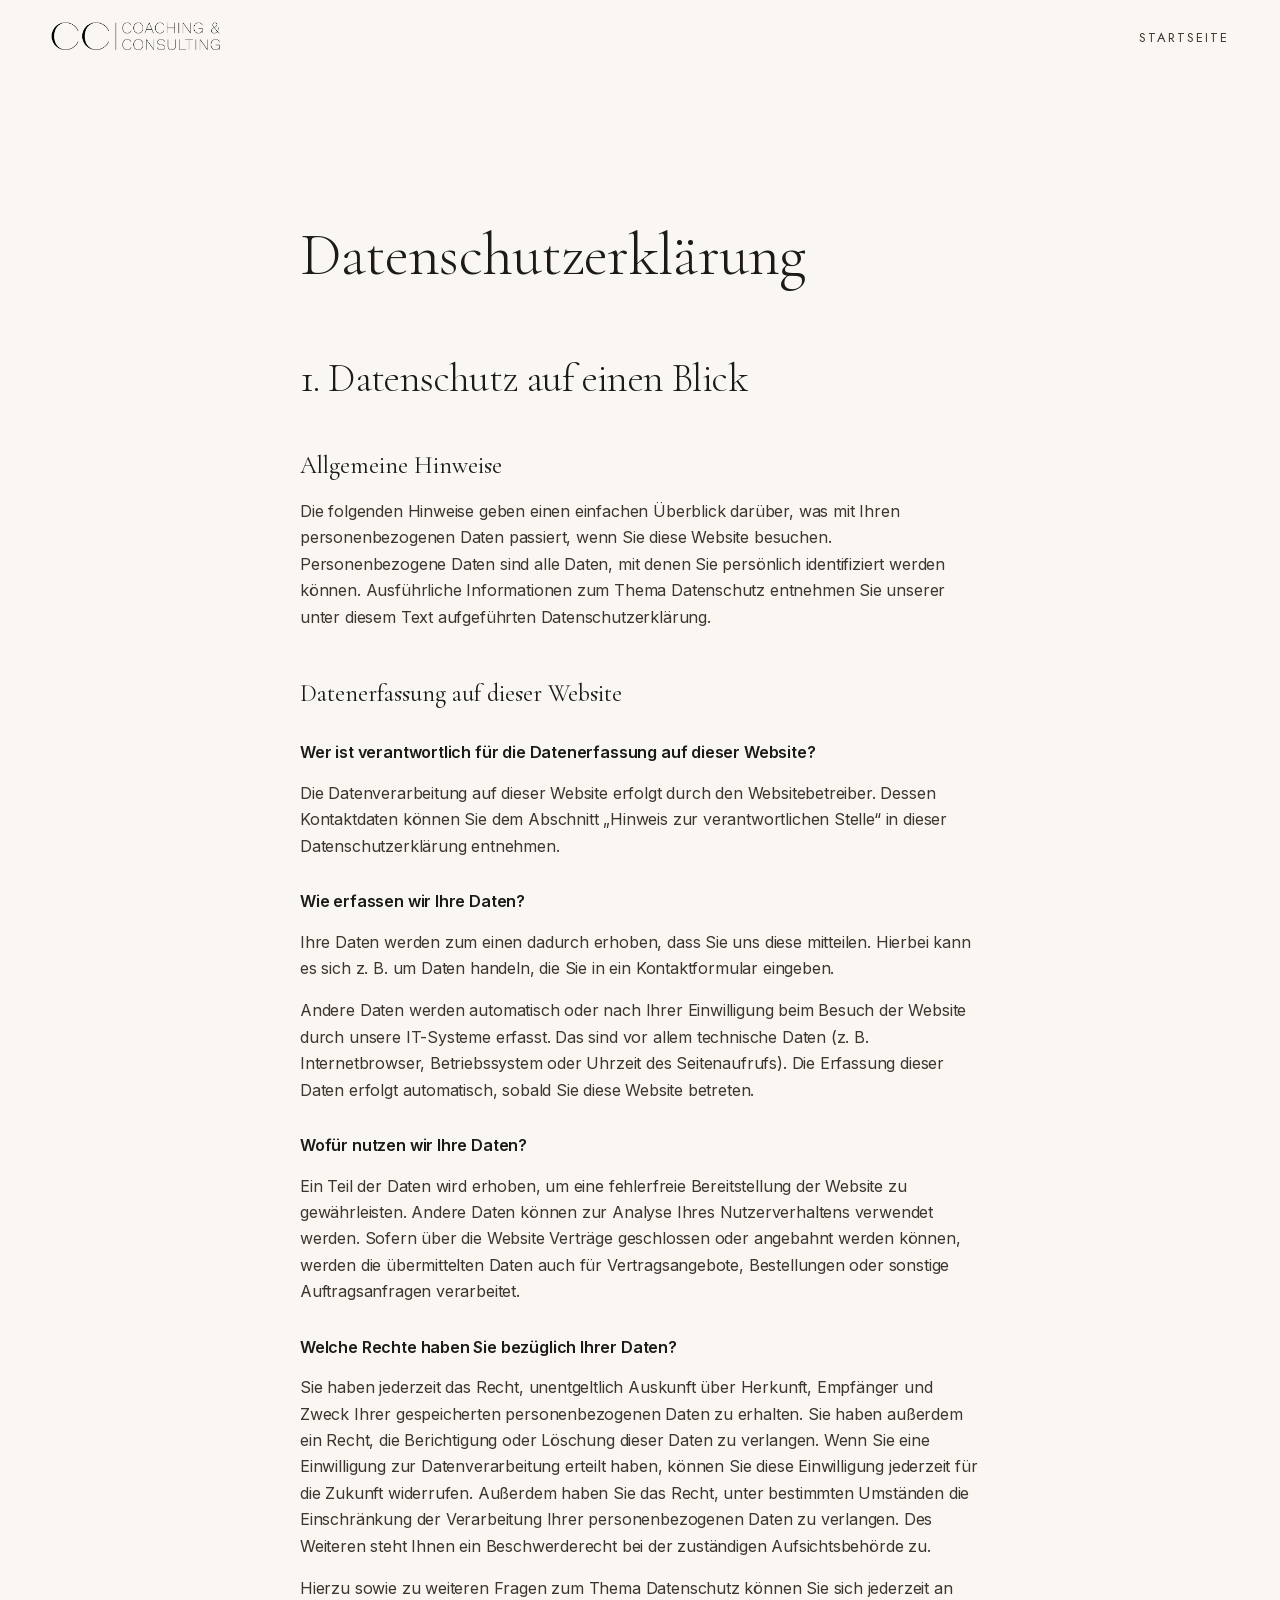
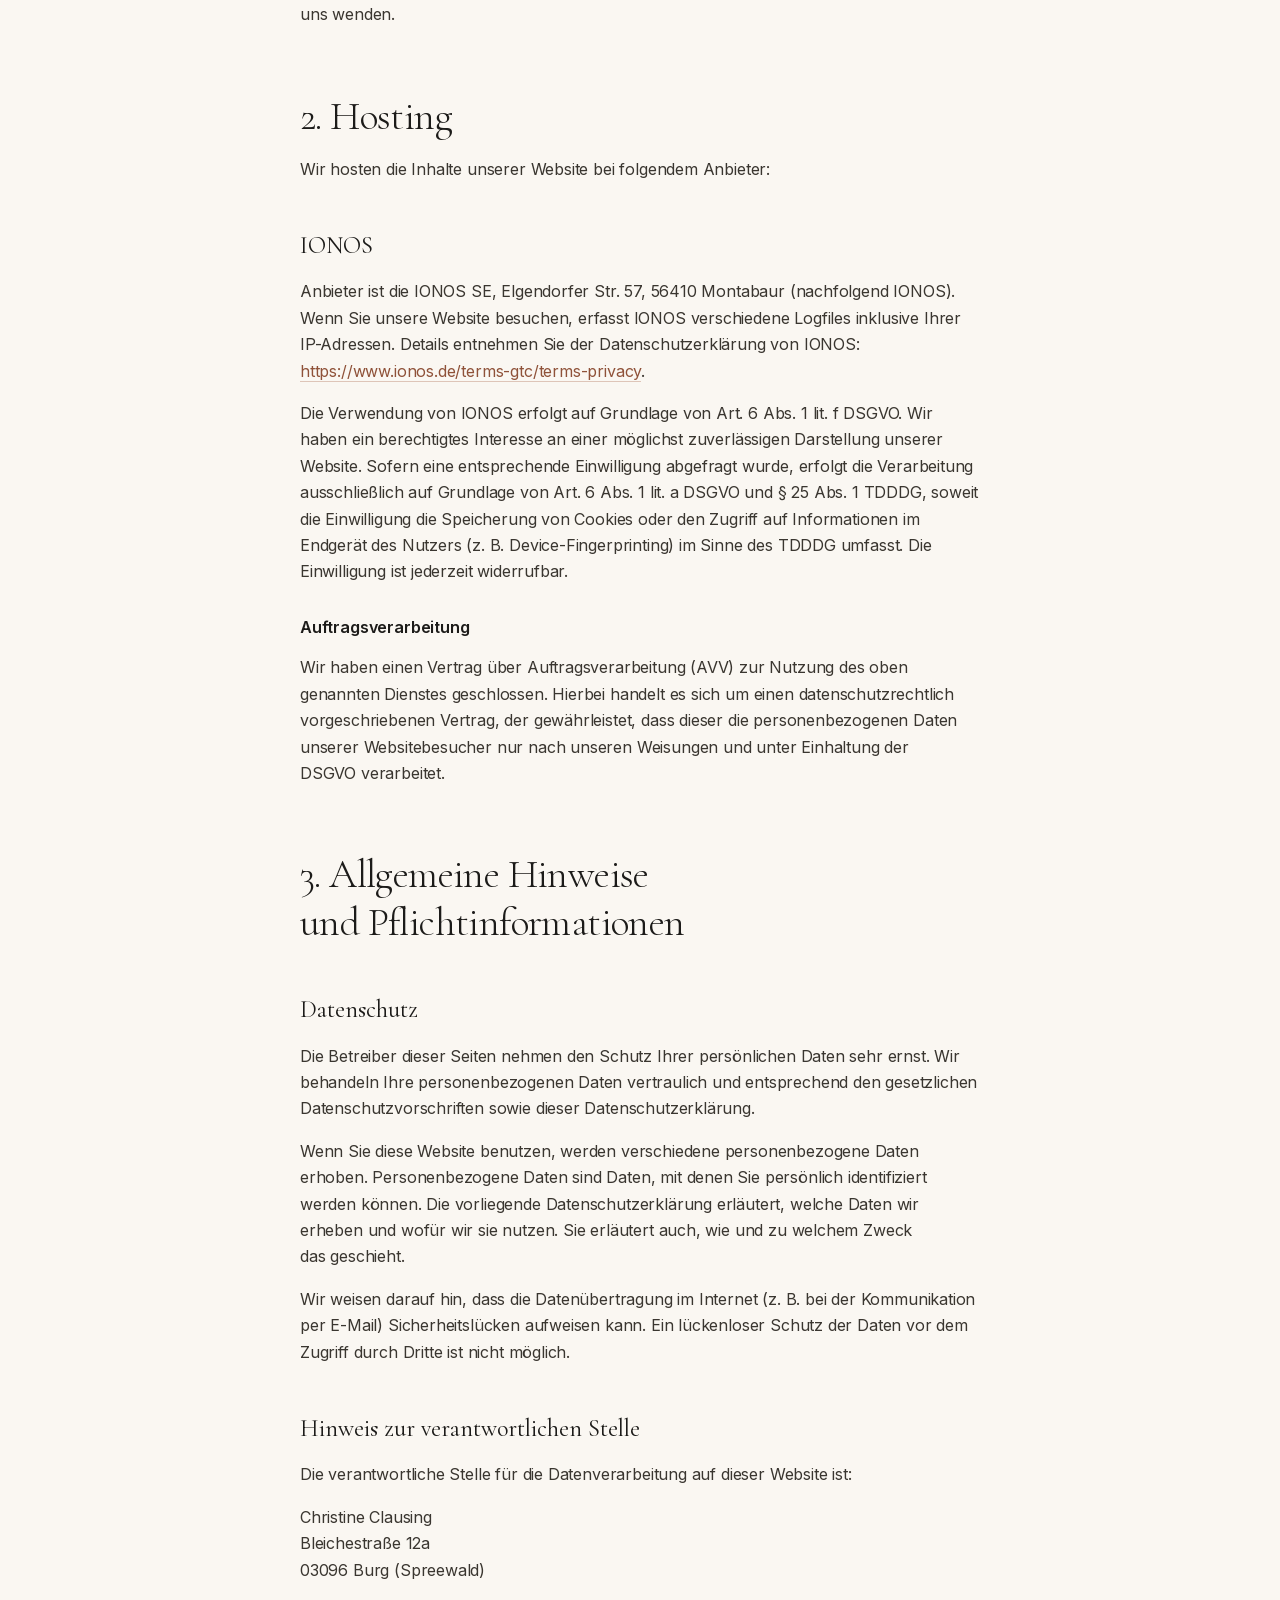
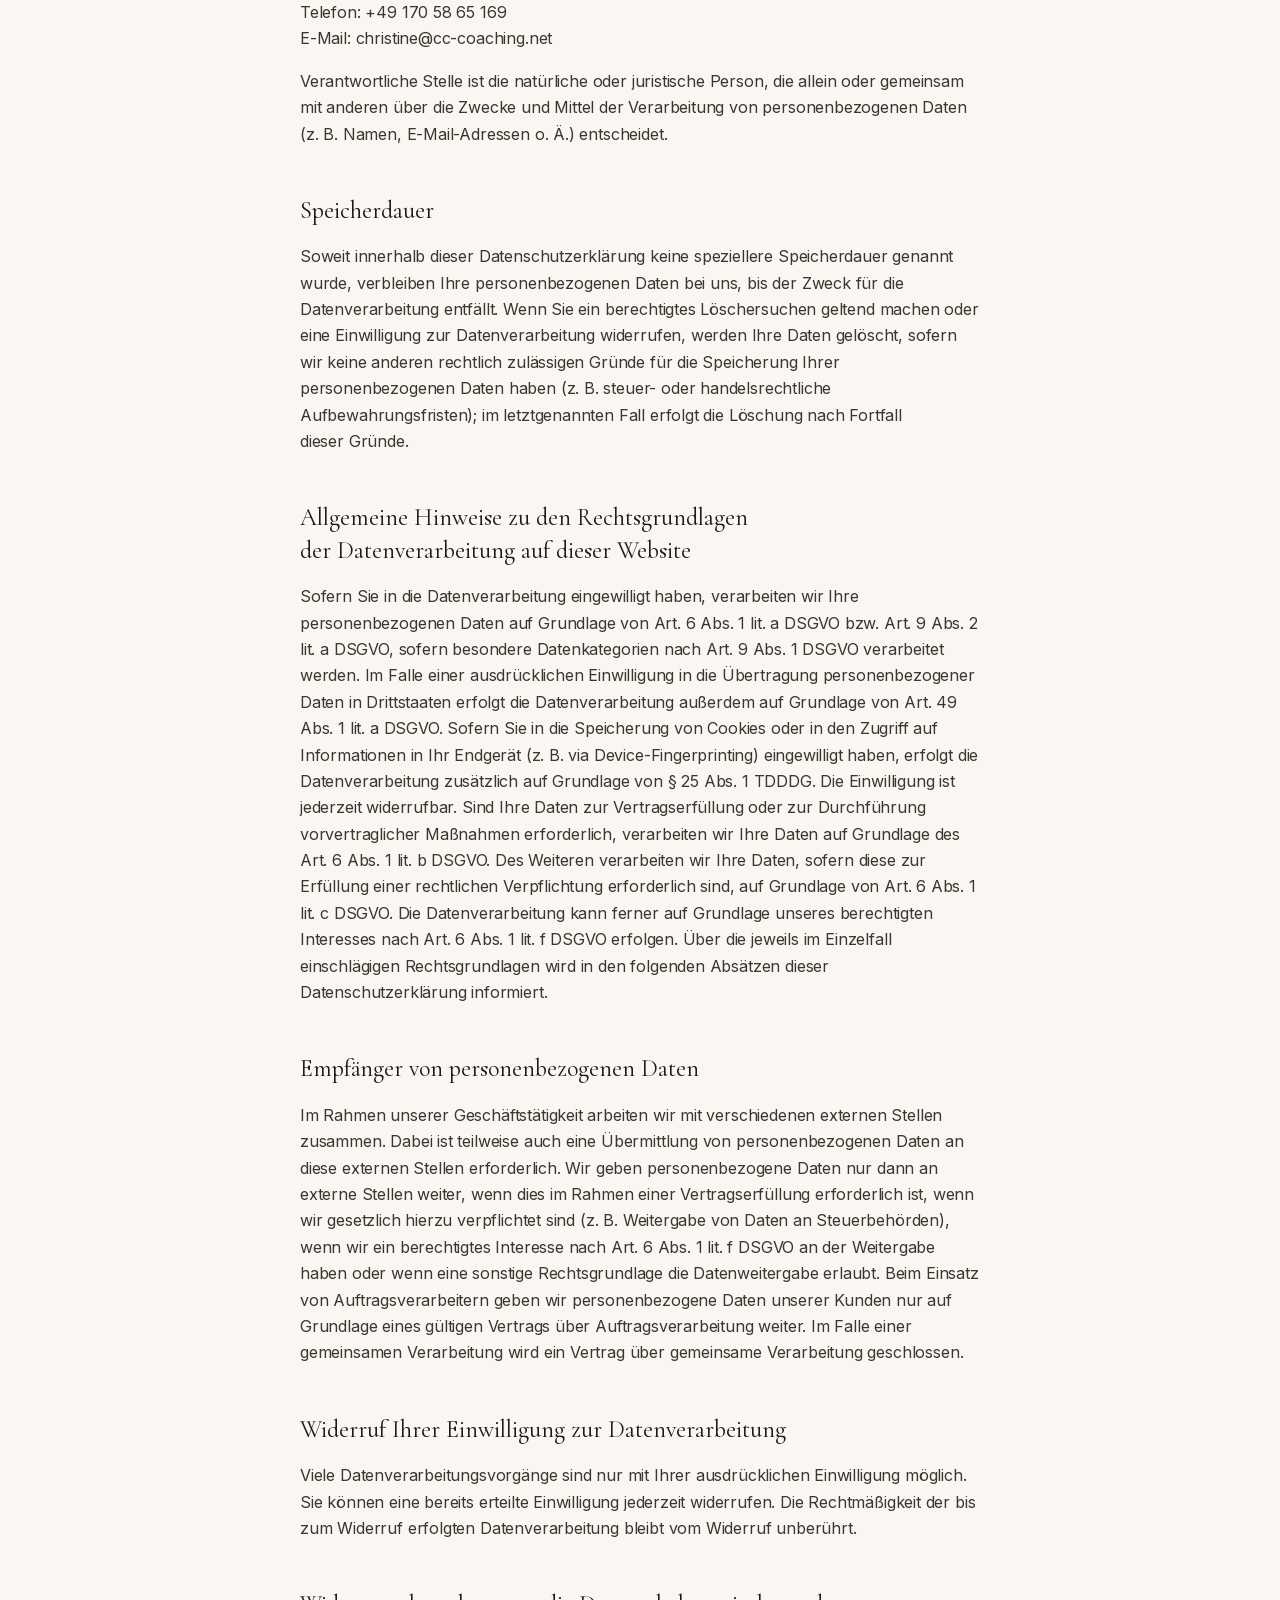
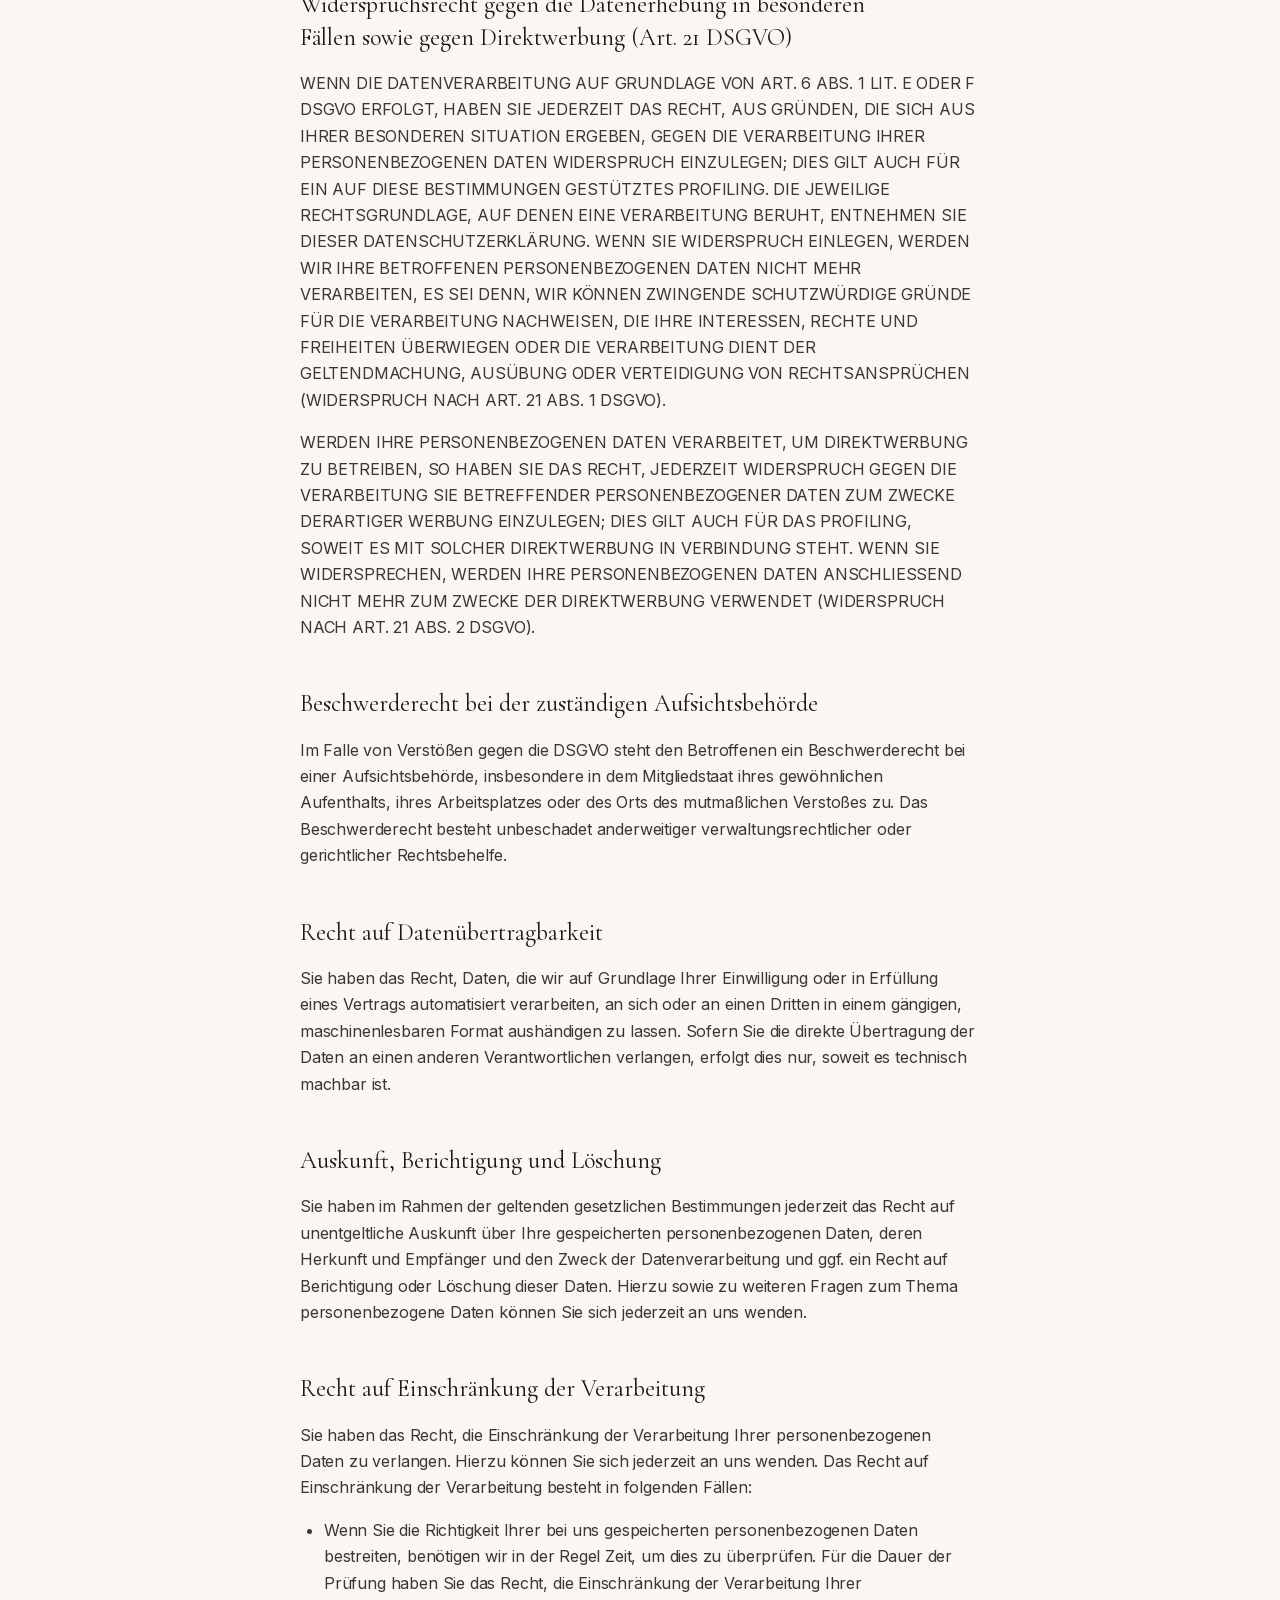
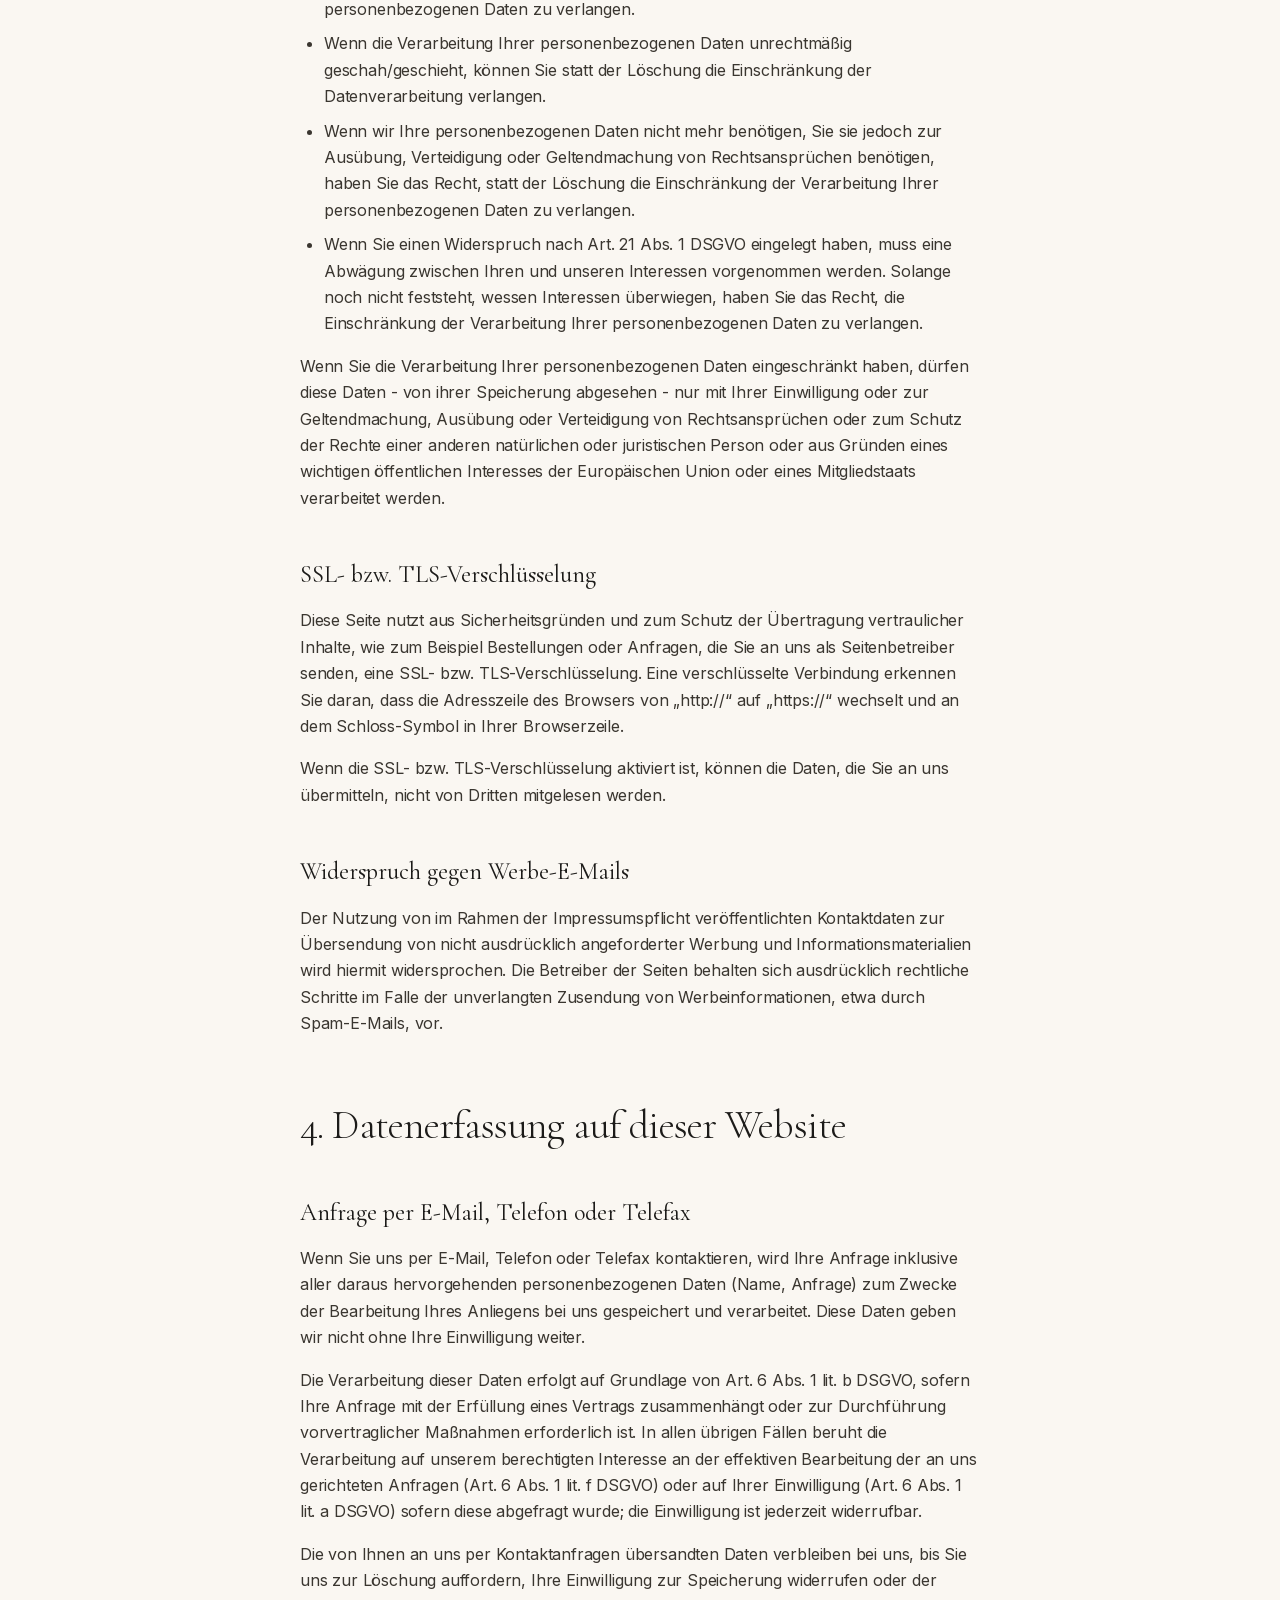
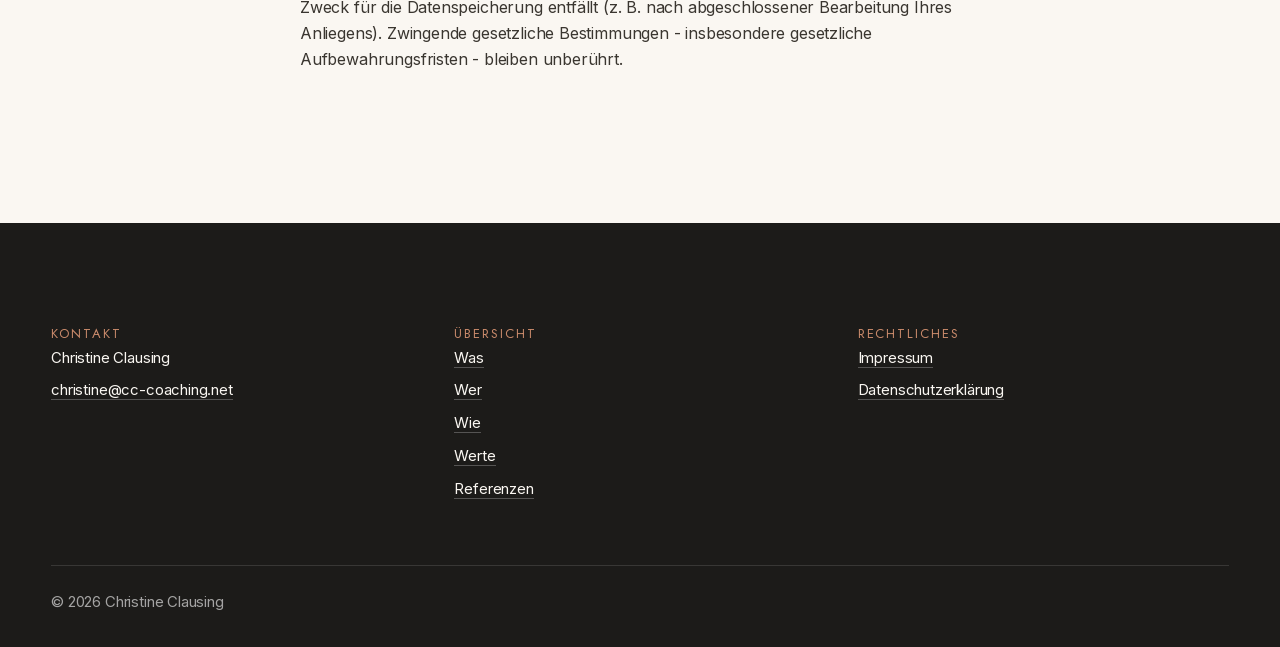
==== datenschutz.html @ 503282ba "Build the site and deploy it to IONOS Static one-pager, Impressum and Datenschutzerklaerung for CC C" ====
<!doctype html>
<html lang="de">
<head>
<meta charset="utf-8">
<meta name="viewport" content="width=device-width, initial-scale=1">
<title>Datenschutzerklärung - Christine Clausing</title>
<meta name="robots" content="noindex">
<script>document.documentElement.classList.add('js');</script>
<link rel="icon" href="assets/img/favicon-32.png" sizes="32x32" type="image/png">
<link rel="icon" href="assets/img/favicon-256.png" sizes="256x256" type="image/png">
<link rel="apple-touch-icon" href="assets/img/apple-touch-icon.png">
<link rel="preload" href="assets/fonts/cormorant-garamond-300-normal-latin.woff2" as="font" type="font/woff2" crossorigin>
<link rel="preload" href="assets/fonts/inter-400-normal-latin.woff2" as="font" type="font/woff2" crossorigin>
<link rel="stylesheet" href="styles/fonts.css">
<link rel="stylesheet" href="styles/tokens.css">
<link rel="stylesheet" href="styles/base.css">
<link rel="stylesheet" href="styles/layout.css">
<link rel="stylesheet" href="styles/components.css">
<link rel="stylesheet" href="styles/sections.css">
</head>
<body>

<a class="skip-link" href="#main">Zum Inhalt springen</a>

<header class="site-header" data-header>
  <div class="container container--wide site-header__inner">
    <a class="logo" href="index.html" aria-label="CC Coaching &amp; Consulting">
      <picture>
        <source srcset="assets/img/logo.webp" type="image/webp">
        <img src="assets/img/logo.png" alt="CC Coaching &amp; Consulting" width="308" height="51">
      </picture>
    </a>
    <nav class="nav" aria-label="Hauptnavigation">
      <ul class="nav__list">
        <li><a class="nav__link" href="index.html">Startseite</a></li>
      </ul>
    </nav>
  </div>
</header>

<main id="main">
  <section class="section">
    <div class="container container--prose">
      <div class="prose legal" lang="de">
<h1>Datenschutz&shy;erkl&auml;rung</h1>
<h2>1. Datenschutz auf einen Blick</h2>
<h3>Allgemeine Hinweise</h3> <p>Die folgenden Hinweise geben einen einfachen &Uuml;berblick dar&uuml;ber, was mit Ihren personenbezogenen Daten passiert, wenn Sie diese Website besuchen. Personenbezogene Daten sind alle Daten, mit denen Sie pers&ouml;nlich identifiziert werden k&ouml;nnen. Ausf&uuml;hrliche Informationen zum Thema Datenschutz entnehmen Sie unserer unter diesem Text aufgef&uuml;hrten Datenschutzerkl&auml;rung.</p>
<h3>Datenerfassung auf dieser Website</h3> <h4>Wer ist verantwortlich f&uuml;r die Datenerfassung auf dieser Website?</h4> <p>Die Datenverarbeitung auf dieser Website erfolgt durch den Websitebetreiber. Dessen Kontaktdaten k&ouml;nnen Sie dem Abschnitt &bdquo;Hinweis zur verantwortlichen Stelle&ldquo; in dieser Datenschutzerkl&auml;rung entnehmen.</p> <h4>Wie erfassen wir Ihre Daten?</h4> <p>Ihre Daten werden zum einen dadurch erhoben, dass Sie uns diese mitteilen. Hierbei kann es sich z.&nbsp;B. um Daten handeln, die Sie in ein Kontaktformular eingeben.</p> <p>Andere Daten werden automatisch oder nach Ihrer Einwilligung beim Besuch der Website durch unsere IT-Systeme erfasst. Das sind vor allem technische Daten (z.&nbsp;B. Internetbrowser, Betriebssystem oder Uhrzeit des Seitenaufrufs). Die Erfassung dieser Daten erfolgt automatisch, sobald Sie diese Website betreten.</p> <h4>Wof&uuml;r nutzen wir Ihre Daten?</h4> <p>Ein Teil der Daten wird erhoben, um eine fehlerfreie Bereitstellung der Website zu gew&auml;hrleisten. Andere Daten k&ouml;nnen zur Analyse Ihres Nutzerverhaltens verwendet werden. Sofern &uuml;ber die Website Vertr&auml;ge geschlossen oder angebahnt werden k&ouml;nnen, werden die &uuml;bermittelten Daten auch f&uuml;r Vertragsangebote, Bestellungen oder sonstige Auftragsanfragen verarbeitet.</p> <h4>Welche Rechte haben Sie bez&uuml;glich Ihrer Daten?</h4> <p>Sie haben jederzeit das Recht, unentgeltlich Auskunft &uuml;ber Herkunft, Empf&auml;nger und Zweck Ihrer gespeicherten personenbezogenen Daten zu erhalten. Sie haben au&szlig;erdem ein Recht, die Berichtigung oder L&ouml;schung dieser Daten zu verlangen. Wenn Sie eine Einwilligung zur Datenverarbeitung erteilt haben, k&ouml;nnen Sie diese Einwilligung jederzeit f&uuml;r die Zukunft widerrufen. Au&szlig;erdem haben Sie das Recht, unter bestimmten Umst&auml;nden die Einschr&auml;nkung der Verarbeitung Ihrer personenbezogenen Daten zu verlangen. Des Weiteren steht Ihnen ein Beschwerderecht bei der zust&auml;ndigen Aufsichtsbeh&ouml;rde zu.</p> <p>Hierzu sowie zu weiteren Fragen zum Thema Datenschutz k&ouml;nnen Sie sich jederzeit an uns wenden.</p>
<h2>2. Hosting</h2>
<p>Wir hosten die Inhalte unserer Website bei folgendem Anbieter:</p>
<h3>IONOS</h3> <p>Anbieter ist die IONOS SE, Elgendorfer Str. 57, 56410 Montabaur (nachfolgend IONOS). Wenn Sie unsere Website besuchen, erfasst IONOS verschiedene Logfiles inklusive Ihrer IP-Adressen. Details entnehmen Sie der Datenschutzerkl&auml;rung von IONOS: <a href="https://www.ionos.de/terms-gtc/terms-privacy" target="_blank" rel="noopener noreferrer">https://www.ionos.de/terms-gtc/terms-privacy</a>.</p> <p>Die Verwendung von IONOS erfolgt auf Grundlage von Art. 6 Abs. 1 lit. f DSGVO. Wir haben ein berechtigtes Interesse an einer m&ouml;glichst zuverl&auml;ssigen Darstellung unserer Website. Sofern eine entsprechende Einwilligung abgefragt wurde, erfolgt die Verarbeitung ausschlie&szlig;lich auf Grundlage von Art. 6 Abs. 1 lit. a DSGVO und &sect; 25 Abs. 1 TDDDG, soweit die Einwilligung die Speicherung von Cookies oder den Zugriff auf Informationen im Endger&auml;t des Nutzers (z.&nbsp;B. Device-Fingerprinting) im Sinne des TDDDG umfasst. Die Einwilligung ist jederzeit widerrufbar.</p>

<h4>Auftragsverarbeitung</h4> <p>Wir haben einen Vertrag &uuml;ber Auftragsverarbeitung (AVV) zur Nutzung des oben genannten Dienstes geschlossen. Hierbei handelt es sich um einen datenschutzrechtlich vorgeschriebenen Vertrag, der gew&auml;hrleistet, dass dieser die personenbezogenen Daten unserer Websitebesucher nur nach unseren Weisungen und unter Einhaltung der DSGVO verarbeitet.</p>
<h2>3. Allgemeine Hinweise und Pflicht&shy;informationen</h2>
<h3>Datenschutz</h3> <p>Die Betreiber dieser Seiten nehmen den Schutz Ihrer pers&ouml;nlichen Daten sehr ernst. Wir behandeln Ihre personenbezogenen Daten vertraulich und entsprechend den gesetzlichen Datenschutzvorschriften sowie dieser Datenschutzerkl&auml;rung.</p> <p>Wenn Sie diese Website benutzen, werden verschiedene personenbezogene Daten erhoben. Personenbezogene Daten sind Daten, mit denen Sie pers&ouml;nlich identifiziert werden k&ouml;nnen. Die vorliegende Datenschutzerkl&auml;rung erl&auml;utert, welche Daten wir erheben und wof&uuml;r wir sie nutzen. Sie erl&auml;utert auch, wie und zu welchem Zweck das geschieht.</p> <p>Wir weisen darauf hin, dass die Daten&uuml;bertragung im Internet (z.&nbsp;B. bei der Kommunikation per E-Mail) Sicherheitsl&uuml;cken aufweisen kann. Ein l&uuml;ckenloser Schutz der Daten vor dem Zugriff durch Dritte ist nicht m&ouml;glich.</p>
<h3>Hinweis zur verantwortlichen Stelle</h3> <p>Die verantwortliche Stelle f&uuml;r die Datenverarbeitung auf dieser Website ist:</p> <p>Christine Clausing <br />
Bleichestra&szlig;e 12a<br />
03096 Burg (Spreewald)</p>

<p>Telefon: +49 170 58 65 169<br />
E-Mail: christine@cc-coaching.net</p>
 <p>Verantwortliche Stelle ist die nat&uuml;rliche oder juristische Person, die allein oder gemeinsam mit anderen &uuml;ber die Zwecke und Mittel der Verarbeitung von personenbezogenen Daten (z.&nbsp;B. Namen, E-Mail-Adressen o. &Auml;.) entscheidet.</p>

<h3>Speicherdauer</h3> <p>Soweit innerhalb dieser Datenschutzerkl&auml;rung keine speziellere Speicherdauer genannt wurde, verbleiben Ihre personenbezogenen Daten bei uns, bis der Zweck f&uuml;r die Datenverarbeitung entf&auml;llt. Wenn Sie ein berechtigtes L&ouml;schersuchen geltend machen oder eine Einwilligung zur Datenverarbeitung widerrufen, werden Ihre Daten gel&ouml;scht, sofern wir keine anderen rechtlich zul&auml;ssigen Gr&uuml;nde f&uuml;r die Speicherung Ihrer personenbezogenen Daten haben (z.&nbsp;B. steuer- oder handelsrechtliche Aufbewahrungsfristen); im letztgenannten Fall erfolgt die L&ouml;schung nach Fortfall dieser Gr&uuml;nde.</p>
<h3>Allgemeine Hinweise zu den Rechtsgrundlagen der Datenverarbeitung auf dieser Website</h3> <p>Sofern Sie in die Datenverarbeitung eingewilligt haben, verarbeiten wir Ihre personenbezogenen Daten auf Grundlage von Art. 6 Abs. 1 lit. a DSGVO bzw. Art. 9 Abs. 2 lit. a DSGVO, sofern besondere Datenkategorien nach Art. 9 Abs. 1 DSGVO verarbeitet werden. Im Falle einer ausdr&uuml;cklichen Einwilligung in die &Uuml;bertragung personenbezogener Daten in Drittstaaten erfolgt die Datenverarbeitung au&szlig;erdem auf Grundlage von Art. 49 Abs. 1 lit. a DSGVO. Sofern Sie in die Speicherung von Cookies oder in den Zugriff auf Informationen in Ihr Endger&auml;t (z.&nbsp;B. via Device-Fingerprinting) eingewilligt haben, erfolgt die Datenverarbeitung zus&auml;tzlich auf Grundlage von &sect; 25 Abs. 1 TDDDG. Die Einwilligung ist jederzeit widerrufbar. Sind Ihre Daten zur Vertragserf&uuml;llung oder zur Durchf&uuml;hrung vorvertraglicher Ma&szlig;nahmen erforderlich, verarbeiten wir Ihre Daten auf Grundlage des Art. 6 Abs. 1 lit. b DSGVO. Des Weiteren verarbeiten wir Ihre Daten, sofern diese zur Erf&uuml;llung einer rechtlichen Verpflichtung erforderlich sind, auf Grundlage von Art. 6 Abs. 1 lit. c DSGVO. Die Datenverarbeitung kann ferner auf Grundlage unseres berechtigten Interesses nach Art. 6 Abs. 1 lit. f DSGVO erfolgen. &Uuml;ber die jeweils im Einzelfall einschl&auml;gigen Rechtsgrundlagen wird in den folgenden Abs&auml;tzen dieser Datenschutzerkl&auml;rung informiert.</p>
<h3>Empf&auml;nger von personenbezogenen Daten</h3> <p>Im Rahmen unserer Gesch&auml;ftst&auml;tigkeit arbeiten wir mit verschiedenen externen Stellen zusammen. Dabei ist teilweise auch eine &Uuml;bermittlung von personenbezogenen Daten an diese externen Stellen erforderlich. Wir geben personenbezogene Daten nur dann an externe Stellen weiter, wenn dies im Rahmen einer Vertragserf&uuml;llung erforderlich ist, wenn wir gesetzlich hierzu verpflichtet sind (z.&nbsp;B. Weitergabe von Daten an Steuerbeh&ouml;rden), wenn wir ein berechtigtes Interesse nach Art. 6 Abs. 1 lit. f DSGVO an der Weitergabe haben oder wenn eine sonstige Rechtsgrundlage die Datenweitergabe erlaubt. Beim Einsatz von Auftragsverarbeitern geben wir personenbezogene Daten unserer Kunden nur auf Grundlage eines g&uuml;ltigen Vertrags &uuml;ber Auftragsverarbeitung weiter. Im Falle einer gemeinsamen Verarbeitung wird ein Vertrag &uuml;ber gemeinsame Verarbeitung geschlossen.</p>
<h3>Widerruf Ihrer Einwilligung zur Datenverarbeitung</h3> <p>Viele Datenverarbeitungsvorg&auml;nge sind nur mit Ihrer ausdr&uuml;cklichen Einwilligung m&ouml;glich. Sie k&ouml;nnen eine bereits erteilte Einwilligung jederzeit widerrufen. Die Rechtm&auml;&szlig;igkeit der bis zum Widerruf erfolgten Datenverarbeitung bleibt vom Widerruf unber&uuml;hrt.</p>
<h3>Widerspruchsrecht gegen die Datenerhebung in besonderen F&auml;llen sowie gegen Direktwerbung (Art. 21 DSGVO)</h3> <p>WENN DIE DATENVERARBEITUNG AUF GRUNDLAGE VON ART. 6 ABS. 1 LIT. E ODER F DSGVO ERFOLGT, HABEN SIE JEDERZEIT DAS RECHT, AUS GR&Uuml;NDEN, DIE SICH AUS IHRER BESONDEREN SITUATION ERGEBEN, GEGEN DIE VERARBEITUNG IHRER PERSONENBEZOGENEN DATEN WIDERSPRUCH EINZULEGEN; DIES GILT AUCH F&Uuml;R EIN AUF DIESE BESTIMMUNGEN GEST&Uuml;TZTES PROFILING. DIE JEWEILIGE RECHTSGRUNDLAGE, AUF DENEN EINE VERARBEITUNG BERUHT, ENTNEHMEN SIE DIESER DATENSCHUTZERKL&Auml;RUNG. WENN SIE WIDERSPRUCH EINLEGEN, WERDEN WIR IHRE BETROFFENEN PERSONENBEZOGENEN DATEN NICHT MEHR VERARBEITEN, ES SEI DENN, WIR K&Ouml;NNEN ZWINGENDE SCHUTZW&Uuml;RDIGE GR&Uuml;NDE F&Uuml;R DIE VERARBEITUNG NACHWEISEN, DIE IHRE INTERESSEN, RECHTE UND FREIHEITEN &Uuml;BERWIEGEN ODER DIE VERARBEITUNG DIENT DER GELTENDMACHUNG, AUS&Uuml;BUNG ODER VERTEIDIGUNG VON RECHTSANSPR&Uuml;CHEN (WIDERSPRUCH NACH ART. 21 ABS. 1 DSGVO).</p> <p>WERDEN IHRE PERSONENBEZOGENEN DATEN VERARBEITET, UM DIREKTWERBUNG ZU BETREIBEN, SO HABEN SIE DAS RECHT, JEDERZEIT WIDERSPRUCH GEGEN DIE VERARBEITUNG SIE BETREFFENDER PERSONENBEZOGENER DATEN ZUM ZWECKE DERARTIGER WERBUNG EINZULEGEN; DIES GILT AUCH F&Uuml;R DAS PROFILING, SOWEIT ES MIT SOLCHER DIREKTWERBUNG IN VERBINDUNG STEHT. WENN SIE WIDERSPRECHEN, WERDEN IHRE PERSONENBEZOGENEN DATEN ANSCHLIESSEND NICHT MEHR ZUM ZWECKE DER DIREKTWERBUNG VERWENDET (WIDERSPRUCH NACH ART. 21 ABS. 2 DSGVO).</p>
<h3>Beschwerde&shy;recht bei der zust&auml;ndigen Aufsichts&shy;beh&ouml;rde</h3> <p>Im Falle von Verst&ouml;&szlig;en gegen die DSGVO steht den Betroffenen ein Beschwerderecht bei einer Aufsichtsbeh&ouml;rde, insbesondere in dem Mitgliedstaat ihres gew&ouml;hnlichen Aufenthalts, ihres Arbeitsplatzes oder des Orts des mutma&szlig;lichen Versto&szlig;es zu. Das Beschwerderecht besteht unbeschadet anderweitiger verwaltungsrechtlicher oder gerichtlicher Rechtsbehelfe.</p>
<h3>Recht auf Daten&shy;&uuml;bertrag&shy;barkeit</h3> <p>Sie haben das Recht, Daten, die wir auf Grundlage Ihrer Einwilligung oder in Erf&uuml;llung eines Vertrags automatisiert verarbeiten, an sich oder an einen Dritten in einem g&auml;ngigen, maschinenlesbaren Format aush&auml;ndigen zu lassen. Sofern Sie die direkte &Uuml;bertragung der Daten an einen anderen Verantwortlichen verlangen, erfolgt dies nur, soweit es technisch machbar ist.</p>
<h3>Auskunft, Berichtigung und L&ouml;schung</h3> <p>Sie haben im Rahmen der geltenden gesetzlichen Bestimmungen jederzeit das Recht auf unentgeltliche Auskunft &uuml;ber Ihre gespeicherten personenbezogenen Daten, deren Herkunft und Empf&auml;nger und den Zweck der Datenverarbeitung und ggf. ein Recht auf Berichtigung oder L&ouml;schung dieser Daten. Hierzu sowie zu weiteren Fragen zum Thema personenbezogene Daten k&ouml;nnen Sie sich jederzeit an uns wenden.</p>
<h3>Recht auf Einschr&auml;nkung der Verarbeitung</h3> <p>Sie haben das Recht, die Einschr&auml;nkung der Verarbeitung Ihrer personenbezogenen Daten zu verlangen. Hierzu k&ouml;nnen Sie sich jederzeit an uns wenden. Das Recht auf Einschr&auml;nkung der Verarbeitung besteht in folgenden F&auml;llen:</p> <ul> <li>Wenn Sie die Richtigkeit Ihrer bei uns gespeicherten personenbezogenen Daten bestreiten, ben&ouml;tigen wir in der Regel Zeit, um dies zu &uuml;berpr&uuml;fen. F&uuml;r die Dauer der Pr&uuml;fung haben Sie das Recht, die Einschr&auml;nkung der Verarbeitung Ihrer personenbezogenen Daten zu verlangen.</li> <li>Wenn die Verarbeitung Ihrer personenbezogenen Daten unrechtm&auml;&szlig;ig geschah/geschieht, k&ouml;nnen Sie statt der L&ouml;schung die Einschr&auml;nkung der Datenverarbeitung verlangen.</li> <li>Wenn wir Ihre personenbezogenen Daten nicht mehr ben&ouml;tigen, Sie sie jedoch zur Aus&uuml;bung, Verteidigung oder Geltendmachung von Rechtsanspr&uuml;chen ben&ouml;tigen, haben Sie das Recht, statt der L&ouml;schung die Einschr&auml;nkung der Verarbeitung Ihrer personenbezogenen Daten zu verlangen.</li> <li>Wenn Sie einen Widerspruch nach Art. 21 Abs. 1 DSGVO eingelegt haben, muss eine Abw&auml;gung zwischen Ihren und unseren Interessen vorgenommen werden. Solange noch nicht feststeht, wessen Interessen &uuml;berwiegen, haben Sie das Recht, die Einschr&auml;nkung der Verarbeitung Ihrer personenbezogenen Daten zu verlangen.</li> </ul> <p>Wenn Sie die Verarbeitung Ihrer personenbezogenen Daten eingeschr&auml;nkt haben, d&uuml;rfen diese Daten - von ihrer Speicherung abgesehen - nur mit Ihrer Einwilligung oder zur Geltendmachung, Aus&uuml;bung oder Verteidigung von Rechtsanspr&uuml;chen oder zum Schutz der Rechte einer anderen nat&uuml;rlichen oder juristischen Person oder aus Gr&uuml;nden eines wichtigen &ouml;ffentlichen Interesses der Europ&auml;ischen Union oder eines Mitgliedstaats verarbeitet werden.</p>
<h3>SSL- bzw. TLS-Verschl&uuml;sselung</h3> <p>Diese Seite nutzt aus Sicherheitsgr&uuml;nden und zum Schutz der &Uuml;bertragung vertraulicher Inhalte, wie zum Beispiel Bestellungen oder Anfragen, die Sie an uns als Seitenbetreiber senden, eine SSL- bzw. TLS-Verschl&uuml;sselung. Eine verschl&uuml;sselte Verbindung erkennen Sie daran, dass die Adresszeile des Browsers von &bdquo;http://&ldquo; auf &bdquo;https://&ldquo; wechselt und an dem Schloss-Symbol in Ihrer Browserzeile.</p> <p>Wenn die SSL- bzw. TLS-Verschl&uuml;sselung aktiviert ist, k&ouml;nnen die Daten, die Sie an uns &uuml;bermitteln, nicht von Dritten mitgelesen werden.</p>
<h3>Widerspruch gegen Werbe-E-Mails</h3> <p>Der Nutzung von im Rahmen der Impressumspflicht ver&ouml;ffentlichten Kontaktdaten zur &Uuml;bersendung von nicht ausdr&uuml;cklich angeforderter Werbung und Informationsmaterialien wird hiermit widersprochen. Die Betreiber der Seiten behalten sich ausdr&uuml;cklich rechtliche Schritte im Falle der unverlangten Zusendung von Werbeinformationen, etwa durch Spam-E-Mails, vor.</p>
<h2>4. Datenerfassung auf dieser Website</h2>
<h3>Anfrage per E-Mail, Telefon oder Telefax</h3> <p>Wenn Sie uns per E-Mail, Telefon oder Telefax kontaktieren, wird Ihre Anfrage inklusive aller daraus hervorgehenden personenbezogenen Daten (Name, Anfrage) zum Zwecke der Bearbeitung Ihres Anliegens bei uns gespeichert und verarbeitet. Diese Daten geben wir nicht ohne Ihre Einwilligung weiter.</p> <p>Die Verarbeitung dieser Daten erfolgt auf Grundlage von Art. 6 Abs. 1 lit. b DSGVO, sofern Ihre Anfrage mit der Erf&uuml;llung eines Vertrags zusammenh&auml;ngt oder zur Durchf&uuml;hrung vorvertraglicher Ma&szlig;nahmen erforderlich ist. In allen &uuml;brigen F&auml;llen beruht die Verarbeitung auf unserem berechtigten Interesse an der effektiven Bearbeitung der an uns gerichteten Anfragen (Art. 6 Abs. 1 lit. f DSGVO) oder auf Ihrer Einwilligung (Art. 6 Abs. 1 lit. a DSGVO) sofern diese abgefragt wurde; die Einwilligung ist jederzeit widerrufbar.</p> <p>Die von Ihnen an uns per Kontaktanfragen &uuml;bersandten Daten verbleiben bei uns, bis Sie uns zur L&ouml;schung auffordern, Ihre Einwilligung zur Speicherung widerrufen oder der Zweck f&uuml;r die Datenspeicherung entf&auml;llt (z.&nbsp;B. nach abgeschlossener Bearbeitung Ihres Anliegens). Zwingende gesetzliche Bestimmungen - insbesondere gesetzliche Aufbewahrungsfristen - bleiben unber&uuml;hrt.</p>
      </div>
    </div>
  </section>
</main>

<footer class="site-footer">
  <div class="container container--wide">
    <div class="grid grid--3">
      <div>
        <span class="site-footer__title">Kontakt</span>
        <ul class="site-footer__list stack stack--sm">
          <li>Christine Clausing</li>
          <li><a href="mailto:christine@cc-coaching.net">christine@cc-coaching.net</a></li>
        </ul>
      </div>
      <div>
        <span class="site-footer__title">&Uuml;bersicht</span>
        <ul class="site-footer__list stack stack--sm">
          <li><a href="index.html#was">Was</a></li>
          <li><a href="index.html#wer">Wer</a></li>
          <li><a href="index.html#wie">Wie</a></li>
          <li><a href="index.html#werte">Werte</a></li>
          <li><a href="index.html#referenzen">Referenzen</a></li>
        </ul>
      </div>
      <div>
        <span class="site-footer__title">Rechtliches</span>
        <ul class="site-footer__list stack stack--sm">
          <li><a href="impressum.html">Impressum</a></li>
          <li><a href="datenschutz.html">Datenschutzerkl&auml;rung</a></li>
        </ul>
      </div>
    </div>
    <div class="site-footer__bottom">
      <span>&copy; 2026 Christine Clausing</span>
    </div>
  </div>
</footer>

<script src="scripts/main.js" defer></script>
</body>
</html>
---- styles/fonts.css ----
/* ============================================================
   FONTS - self-hosted

   Loaded from assets/fonts/, never from fonts.googleapis.com.
   Embedding Google Fonts remotely transmits the visitor's IP to a
   US server without consent, which German courts have treated as a
   DSGVO violation (LG Muenchen I, 20.01.2022, 3 O 17493/20).

   Subsets: latin + latin-ext only.
   ============================================================ */

/* Cormorant Garamond 300 normal - latin-ext */
@font-face {
  font-family: 'Cormorant Garamond';
  font-style: normal;
  font-weight: 300;
  font-display: swap;
  src: url('../assets/fonts/cormorant-garamond-300-normal-latin-ext.woff2') format('woff2');
  unicode-range: U+0100-02BA, U+02BD-02C5, U+02C7-02CC, U+02CE-02D7, U+02DD-02FF, U+0304, U+0308, U+0329, U+1D00-1DBF, U+1E00-1E9F, U+1EF2-1EFF, U+2020, U+20A0-20AB, U+20AD-20C0, U+2113, U+2C60-2C7F, U+A720-A7FF;
}

/* Cormorant Garamond 300 normal - latin */
@font-face {
  font-family: 'Cormorant Garamond';
  font-style: normal;
  font-weight: 300;
  font-display: swap;
  src: url('../assets/fonts/cormorant-garamond-300-normal-latin.woff2') format('woff2');
  unicode-range: U+0000-00FF, U+0131, U+0152-0153, U+02BB-02BC, U+02C6, U+02DA, U+02DC, U+0304, U+0308, U+0329, U+2000-206F, U+20AC, U+2122, U+2191, U+2193, U+2212, U+2215, U+FEFF, U+FFFD;
}

/* Cormorant Garamond 400 normal - latin-ext */
@font-face {
  font-family: 'Cormorant Garamond';
  font-style: normal;
  font-weight: 400;
  font-display: swap;
  src: url('../assets/fonts/cormorant-garamond-400-normal-latin-ext.woff2') format('woff2');
  unicode-range: U+0100-02BA, U+02BD-02C5, U+02C7-02CC, U+02CE-02D7, U+02DD-02FF, U+0304, U+0308, U+0329, U+1D00-1DBF, U+1E00-1E9F, U+1EF2-1EFF, U+2020, U+20A0-20AB, U+20AD-20C0, U+2113, U+2C60-2C7F, U+A720-A7FF;
}

/* Cormorant Garamond 400 normal - latin */
@font-face {
  font-family: 'Cormorant Garamond';
  font-style: normal;
  font-weight: 400;
  font-display: swap;
  src: url('../assets/fonts/cormorant-garamond-400-normal-latin.woff2') format('woff2');
  unicode-range: U+0000-00FF, U+0131, U+0152-0153, U+02BB-02BC, U+02C6, U+02DA, U+02DC, U+0304, U+0308, U+0329, U+2000-206F, U+20AC, U+2122, U+2191, U+2193, U+2212, U+2215, U+FEFF, U+FFFD;
}

/* Inter 400 italic - latin-ext */
@font-face {
  font-family: 'Inter';
  font-style: italic;
  font-weight: 400;
  font-display: swap;
  src: url('../assets/fonts/inter-400-italic-latin-ext.woff2') format('woff2');
  unicode-range: U+0100-02BA, U+02BD-02C5, U+02C7-02CC, U+02CE-02D7, U+02DD-02FF, U+0304, U+0308, U+0329, U+1D00-1DBF, U+1E00-1E9F, U+1EF2-1EFF, U+2020, U+20A0-20AB, U+20AD-20C0, U+2113, U+2C60-2C7F, U+A720-A7FF;
}

/* Inter 400 italic - latin */
@font-face {
  font-family: 'Inter';
  font-style: italic;
  font-weight: 400;
  font-display: swap;
  src: url('../assets/fonts/inter-400-italic-latin.woff2') format('woff2');
  unicode-range: U+0000-00FF, U+0131, U+0152-0153, U+02BB-02BC, U+02C6, U+02DA, U+02DC, U+0304, U+0308, U+0329, U+2000-206F, U+20AC, U+2122, U+2191, U+2193, U+2212, U+2215, U+FEFF, U+FFFD;
}

/* Inter 300 normal - latin-ext */
@font-face {
  font-family: 'Inter';
  font-style: normal;
  font-weight: 300;
  font-display: swap;
  src: url('../assets/fonts/inter-300-normal-latin-ext.woff2') format('woff2');
  unicode-range: U+0100-02BA, U+02BD-02C5, U+02C7-02CC, U+02CE-02D7, U+02DD-02FF, U+0304, U+0308, U+0329, U+1D00-1DBF, U+1E00-1E9F, U+1EF2-1EFF, U+2020, U+20A0-20AB, U+20AD-20C0, U+2113, U+2C60-2C7F, U+A720-A7FF;
}

/* Inter 300 normal - latin */
@font-face {
  font-family: 'Inter';
  font-style: normal;
  font-weight: 300;
  font-display: swap;
  src: url('../assets/fonts/inter-300-normal-latin.woff2') format('woff2');
  unicode-range: U+0000-00FF, U+0131, U+0152-0153, U+02BB-02BC, U+02C6, U+02DA, U+02DC, U+0304, U+0308, U+0329, U+2000-206F, U+20AC, U+2122, U+2191, U+2193, U+2212, U+2215, U+FEFF, U+FFFD;
}

/* Inter 400 normal - latin-ext */
@font-face {
  font-family: 'Inter';
  font-style: normal;
  font-weight: 400;
  font-display: swap;
  src: url('../assets/fonts/inter-400-normal-latin-ext.woff2') format('woff2');
  unicode-range: U+0100-02BA, U+02BD-02C5, U+02C7-02CC, U+02CE-02D7, U+02DD-02FF, U+0304, U+0308, U+0329, U+1D00-1DBF, U+1E00-1E9F, U+1EF2-1EFF, U+2020, U+20A0-20AB, U+20AD-20C0, U+2113, U+2C60-2C7F, U+A720-A7FF;
}

/* Inter 400 normal - latin */
@font-face {
  font-family: 'Inter';
  font-style: normal;
  font-weight: 400;
  font-display: swap;
  src: url('../assets/fonts/inter-400-normal-latin.woff2') format('woff2');
  unicode-range: U+0000-00FF, U+0131, U+0152-0153, U+02BB-02BC, U+02C6, U+02DA, U+02DC, U+0304, U+0308, U+0329, U+2000-206F, U+20AC, U+2122, U+2191, U+2193, U+2212, U+2215, U+FEFF, U+FFFD;
}

/* Inter 600 normal - latin-ext */
@font-face {
  font-family: 'Inter';
  font-style: normal;
  font-weight: 600;
  font-display: swap;
  src: url('../assets/fonts/inter-600-normal-latin-ext.woff2') format('woff2');
  unicode-range: U+0100-02BA, U+02BD-02C5, U+02C7-02CC, U+02CE-02D7, U+02DD-02FF, U+0304, U+0308, U+0329, U+1D00-1DBF, U+1E00-1E9F, U+1EF2-1EFF, U+2020, U+20A0-20AB, U+20AD-20C0, U+2113, U+2C60-2C7F, U+A720-A7FF;
}

/* Inter 600 normal - latin */
@font-face {
  font-family: 'Inter';
  font-style: normal;
  font-weight: 600;
  font-display: swap;
  src: url('../assets/fonts/inter-600-normal-latin.woff2') format('woff2');
  unicode-range: U+0000-00FF, U+0131, U+0152-0153, U+02BB-02BC, U+02C6, U+02DA, U+02DC, U+0304, U+0308, U+0329, U+2000-206F, U+20AC, U+2122, U+2191, U+2193, U+2212, U+2215, U+FEFF, U+FFFD;
}

/* Jost 400 normal - latin-ext */
@font-face {
  font-family: 'Jost';
  font-style: normal;
  font-weight: 400;
  font-display: swap;
  src: url('../assets/fonts/jost-400-normal-latin-ext.woff2') format('woff2');
  unicode-range: U+0100-02BA, U+02BD-02C5, U+02C7-02CC, U+02CE-02D7, U+02DD-02FF, U+0304, U+0308, U+0329, U+1D00-1DBF, U+1E00-1E9F, U+1EF2-1EFF, U+2020, U+20A0-20AB, U+20AD-20C0, U+2113, U+2C60-2C7F, U+A720-A7FF;
}

/* Jost 400 normal - latin */
@font-face {
  font-family: 'Jost';
  font-style: normal;
  font-weight: 400;
  font-display: swap;
  src: url('../assets/fonts/jost-400-normal-latin.woff2') format('woff2');
  unicode-range: U+0000-00FF, U+0131, U+0152-0153, U+02BB-02BC, U+02C6, U+02DA, U+02DC, U+0304, U+0308, U+0329, U+2000-206F, U+20AC, U+2122, U+2191, U+2193, U+2212, U+2215, U+FEFF, U+FFFD;
}
---- styles/tokens.css ----
/* ============================================================
   TOKENS - the single source of truth
   CC Coaching & Consulting

   THE RULE OF THIS FRAMEWORK
   This is the only file permitted to contain a literal colour,
   font size, spacing value, duration or easing curve. Every other
   stylesheet consumes these via var(--…).

   Need a value that isn't here? Add a token. That friction is
   deliberate - it forces each new design decision to be conscious
   and keeps the system from drifting.
   ============================================================ */

:root {

  /* --------------------------------------------------------
     1. COLOUR - palette "Warm Sand & Ink"
     -------------------------------------------------------- */

  --c-sand:        #FAF7F2;   /* page background */
  --c-shell:       #F1EBE2;   /* alternating section bands */
  --c-ink:         #1C1B19;   /* headings, display type, footer ground */
  --c-ink-soft:    #3A3630;   /* running body copy - see two-ink rule */
  --c-stone:       #6B6660;   /* secondary text, captions, meta */
  --c-clay:        #A9674B;   /* decorative accent only - see note */
  --c-clay-deep:   #8F5239;   /* text-safe accent, button fills */
  --c-line:        #E4D9CB;   /* hairline borders */
  --c-clay-light:  #C98A6B;   /* accent for use ON --c-ink only (footer,
                                mobile nav overlay). Fails on light
                                backgrounds - never use it on sand. */
  --c-white:       #FFFFFF;

  /* Channel forms, for alpha variations only. */
  --c-ink-rgb:     28 27 25;
  --c-clay-rgb:    169 103 75;
  --c-white-rgb:   255 255 255;

  --c-clay-wash:   rgb(var(--c-clay-rgb) / .07);   /* hover backgrounds */
  --c-overlay:     rgb(var(--c-ink-rgb) / .97);    /* mobile nav */

  /* CONTRAST RULE - measured against --c-sand
     --c-ink        16.1:1  AAA
     --c-ink-soft   11.2:1  AAA
     --c-stone       5.3:1  AA
     --c-clay        4.2:1  FAILS AA for body text
     --c-clay-deep   5.7:1  AA
     white on --c-clay       4.4:1  FAILS AA for body text
     white on --c-clay-deep  6.1:1  AA

     On --c-shell (alternating bands):
     --c-ink         14.5:1  AAA
     --c-ink-soft    10.1:1  AAA
     --c-stone        4.8:1  AA
     --c-clay-deep    5.2:1  AA

     On --c-ink (the footer and the mobile nav overlay):
     --c-clay        3.9:1  FAILS AA for body text
     --c-clay-light  6.0:1  AA

     Therefore: --c-clay is for rules, borders, washes and
     display-size accents. Anything carrying text at body size,
     and every filled button, uses --c-clay-deep.

     TWO INK LEVELS - Inter 400 is a sturdy grotesque with a large
     x-height. Set in full --c-ink next to Cormorant Light it
     out-weighs the display type and flattens the hierarchy. So
     headings and display type carry --c-ink, and running body copy
     carries --c-ink-soft. Both are AAA; the difference is purely
     about letting Cormorant lead.

     NON-TEXT CONTRAST (WCAG 1.4.11) - --c-line is only 1.3:1 on
     sand. That is fine for decorative dividers and card edges,
     which the rule exempts, but NOT for the visible boundary of
     an interactive control, which needs 3:1. Controls therefore
     use --border-strong (--c-clay, 4.2:1). If this site ever
     gains a form, its inputs use --border-strong too. */

  /* Semantic aliases - prefer these in component CSS. */
  --bg:            var(--c-sand);
  --bg-alt:        var(--c-shell);
  --text:          var(--c-ink-soft);   /* body copy */
  --text-strong:   var(--c-ink);        /* headings and display type */
  --text-muted:    var(--c-stone);
  --accent:        var(--c-clay-deep);
  --accent-soft:   var(--c-clay);
  --border:        var(--c-line);        /* decorative hairlines only */
  --border-strong: var(--c-clay);        /* boundaries of interactive controls */
  --accent-on-dark: var(--c-clay-light);
  --bg-dark:       var(--c-ink);         /* footer ground - the on-dark
                                            contrast figures are measured
                                            against this, not --c-ink-soft */

  /* Derived surfaces. Alpha blends belong here, not in components. */
  --underline:           rgb(var(--c-clay-rgb) / .35);   /* link underline */
  --underline-on-dark:   rgb(var(--c-white-rgb) / .25);
  --border-on-dark:      rgb(var(--c-white-rgb) / .12);
  --text-muted-on-dark:  rgb(var(--c-white-rgb) / .60);  /* 6.9:1 on ink - AA */


  /* --------------------------------------------------------
     2. TYPE
     -------------------------------------------------------- */

  --ff-display: 'Cormorant Garamond', Georgia, 'Times New Roman', serif;
  --ff-body:    'Inter', -apple-system, BlinkMacSystemFont, 'Segoe UI',
                Roboto, Helvetica, Arial, sans-serif;
  --ff-micro:   'Jost', 'Futura', 'Century Gothic', var(--ff-body);
  --ff-mono:    ui-monospace, SFMono-Regular, 'SF Mono', Menlo, monospace;

  --fw-light:     300;
  --fw-regular:   400;
  --fw-medium:    500;
  --fw-semibold:  600;

  --fs-display: clamp(2.75rem,  1.60rem + 5.2vw, 5.50rem);
  --fs-h1:      clamp(2.25rem,  1.50rem + 3.2vw, 3.75rem);
  --fs-h2:      clamp(1.75rem,  1.30rem + 1.9vw, 2.50rem);
  --fs-hero:    clamp(1.625rem, 1.25rem + 1.6vw, 2.375rem);  /* 26 -> 38px.
                   The hero claim is a full sentence from Was.docx, so it
                   needs a smaller size than a short slogan would. */
  --fs-h3:      clamp(1.25rem,  1.10rem + 0.7vw, 1.50rem);
  --fs-lead:    clamp(1.0625rem, 1.00rem + 0.3vw, 1.25rem);
  --fs-quote:   clamp(1.0625rem, 1.00rem + 0.3vw, 1.25rem);  /* testimonials */
  --fs-body:    1rem;        /* 16px */
  --fs-small:   0.9375rem;   /* 15px */
  --fs-micro:   0.8125rem;   /* 13px - Jost caps only */

  --lh-display: 1.08;
  --lh-h1:      1.12;
  --lh-h2:      1.20;
  --lh-h3:      1.35;
  --lh-lead:    1.55;
  --lh-quote:   1.55;
  --lh-body:    1.65;

  --tr-display: -0.015em;   /* Cormorant needs a touch of negative at size */
  --tr-normal:   0;
  --tr-body:    -0.011em;   /* Inter is drawn for optical tracking; without
                               it, it reads like a default UI font */
  --tr-lead:    -0.016em;   /* larger optical size wants more */
  --tr-micro:    0.15em;    /* the logo's wordmark tracking - brand rule */


  /* --------------------------------------------------------
     3. SPACE
     -------------------------------------------------------- */

  --sp-1:  0.25rem;   /*  4 */
  --sp-2:  0.5rem;    /*  8 */
  --sp-3:  0.75rem;   /* 12 */
  --sp-4:  1rem;      /* 16 */
  --sp-5:  1.5rem;    /* 24 */
  --sp-6:  2rem;      /* 32 */
  --sp-7:  3rem;      /* 48 */
  --sp-8:  4rem;      /* 64 */
  --sp-9:  6rem;      /* 96 */
  --sp-10: 8rem;      /* 128 */
  --sp-11: 10rem;     /* 160 */

  --section-y: clamp(5rem, 3rem + 8vw, 10rem);
  --gutter:    clamp(1.25rem, 4vw, 4rem);


  /* --------------------------------------------------------
     4. MEASURE
     -------------------------------------------------------- */

  --w-content: 1200px;   /* standard container */
  --w-wide:    1440px;   /* full-bleed-ish container */
  --w-prose:   68ch;     /* body copy - German compounds need the room */
  --w-lead:    60ch;     /* intro paragraphs */
  --w-display: 44rem;    /* pull quotes. Deliberately rem, not ch: ch is
                            relative to font-size, so a ch measure on
                            display type balloons to an accidental width. */

  --header-h:  4.5rem;
  --hero-min-h: calc(100svh - var(--header-h));   /* the hero fills the first
                            screen, so the next band never shows beneath it.
                            svh, not vh: mobile browser bars must not push
                            it taller than what is actually visible. */
  --logo-h:    1.75rem;   /* capped for the interim raster logo (308x51).
                            Once assets/logo.svg lands this can grow freely. */


  /* --------------------------------------------------------
     5. SHAPE & ELEVATION

     Elevation is expressed as hairlines, not shadows. The sticky
     header is the single exception.
     -------------------------------------------------------- */

  --radius:      2px;
  --border-hair: 1px solid var(--c-line);

  --shadow-header: 0 1px 0 var(--c-line),
                   0 8px 24px rgb(var(--c-ink-rgb) / .04);


  /* --------------------------------------------------------
     6. MOTION

     One primitive only: fade + rise on scroll-in. No parallax,
     no carousels, no autoplay. All of it is disabled under
     prefers-reduced-motion (see base.css).
     -------------------------------------------------------- */

  --ease:        cubic-bezier(0.22, 1, 0.36, 1);
  --dur-micro:   200ms;
  --dur-reveal:  400ms;
  --dur-slow:    700ms;
  --reveal-rise: 12px;
  --reveal-stagger: 60ms;


  /* --------------------------------------------------------
     7. LAYERS
     -------------------------------------------------------- */

  --z-header:  100;
  --z-overlay: 200;
  --z-skip:    300;
}
---- styles/base.css ----
/* ============================================================
   BASE - reset and element defaults
   Consumes tokens only. No literal values.
   ============================================================ */

/* ---- Reset ---- */

*,
*::before,
*::after { box-sizing: border-box; }

* { margin: 0; }

html {
  -webkit-text-size-adjust: 100%;
  scroll-behavior: smooth;
  /* Anchor targets must clear the sticky header. */
  scroll-padding-top: calc(var(--header-h) + var(--sp-5));
}

body {
  background: var(--bg);
  color: var(--text);
  font-family: var(--ff-body);
  font-size: var(--fs-body);
  line-height: var(--lh-body);
  letter-spacing: var(--tr-body);
  font-weight: var(--fw-regular);
  -webkit-font-smoothing: antialiased;
  -moz-osx-font-smoothing: grayscale;
  text-rendering: optimizeLegibility;
  min-height: 100svh;
}

img,
picture,
svg,
video {
  display: block;
  max-width: 100%;
  height: auto;
}

input,
button,
textarea,
select { font: inherit; color: inherit; }


/* ---- Headings ---- */

h1, h2, h3, h4 {
  color: var(--text-strong);
  text-wrap: balance;          /* keeps display type off orphan lines */
  /* Only the weights we actually ship exist. Without this the browser
     fakes 500/600 Cormorant and any italic, which looks broken at size. */
  font-synthesis: none;
}

h1, h2, h3 {
  font-family: var(--ff-display);
  font-weight: var(--fw-light);
}

h1 {
  font-size: var(--fs-h1);
  line-height: var(--lh-h1);
  letter-spacing: var(--tr-display);
}

h2 {
  font-size: var(--fs-h2);
  line-height: var(--lh-h2);
  letter-spacing: var(--tr-display);
}

h3 {
  font-size: var(--fs-h3);
  line-height: var(--lh-h3);
  font-weight: var(--fw-regular);
  letter-spacing: var(--tr-normal);
}

/* h4 is a small heading, so it earns hierarchy from weight rather than
   size. Cormorant at body size reads lighter than the Inter paragraph
   underneath it and inverts the hierarchy. Components that genuinely want
   display type at this level set it explicitly (see .card__title). */
h4 {
  font-family: var(--ff-body);
  font-size: var(--fs-body);
  line-height: var(--lh-h3);
  font-weight: var(--fw-semibold);
}


/* ---- Prose ---- */

p { text-wrap: pretty; }

p + p { margin-top: var(--sp-4); }

a {
  color: var(--accent);
  text-decoration: none;
  border-bottom: 1px solid var(--underline);
  transition: color var(--dur-micro) var(--ease),
              border-color var(--dur-micro) var(--ease);
}

a:hover {
  color: var(--text-strong);
  border-bottom-color: var(--text-strong);
}

strong { font-weight: var(--fw-semibold); }

ul, ol { padding-left: var(--sp-5); }

li + li { margin-top: var(--sp-2); }

blockquote { margin: 0; }

hr {
  border: 0;
  border-top: var(--border-hair);
  margin: var(--sp-7) 0;
}

::selection {
  background: var(--c-clay-wash);
  color: var(--text);
}


/* ---- German typography ----
   Her copy is long-form with compounds like "Grundtonbestimmung"
   and "Einfuehlungsvermoegen" that break narrow columns without
   hyphenation. Requires lang="de" on <html>. */

:lang(de) p,
:lang(de) li,
:lang(de) blockquote {
  hyphens: auto;
  -webkit-hyphens: auto;
  hyphenate-limit-chars: 8 4 4;
}

/* Never hyphenate display type or leads - it reads as a defect at size.
   These selectors MUST keep the :lang(de) prefix. The rule above is
   `:lang(de) p` (specificity 0,1,1); a bare class (0,1,0) loses to it and
   the declaration silently does nothing. */
:lang(de) h1,
:lang(de) h2,
:lang(de) h3,
:lang(de) .u-display,
:lang(de) .lead,
:lang(de) .pullquote,
:lang(de) .quote__text,
:lang(de) .values__item,
:lang(de) .qual__name {
  hyphens: manual;
  -webkit-hyphens: manual;
}


/* ---- Accessibility ---- */

:focus-visible {
  outline: 2px solid var(--accent);
  outline-offset: 3px;
  border-radius: var(--radius);
}

/* Focus rings are never removed. If this rule is ever deleted,
   the framework has been violated. */

.skip-link {
  position: absolute;
  top: var(--sp-3);
  left: var(--sp-3);
  z-index: var(--z-skip);
  padding: var(--sp-3) var(--sp-4);
  background: var(--text-strong);
  color: var(--bg);
  font-family: var(--ff-micro);
  font-size: var(--fs-micro);
  text-transform: uppercase;
  letter-spacing: var(--tr-micro);
  border: 0;
  transform: translateY(calc(-100% - var(--sp-5)));
  transition: transform var(--dur-micro) var(--ease);
}

.skip-link:focus-visible {
  transform: translateY(0);
  color: var(--bg);
}

.visually-hidden {
  position: absolute;
  width: 1px;
  height: 1px;
  padding: 0;
  overflow: hidden;
  clip-path: inset(50%);
  white-space: nowrap;
  border: 0;
}


/* ---- Reduced motion ----
   Drop every transform and animation, and make sure nothing that
   relies on a reveal stays invisible. */

@media (prefers-reduced-motion: reduce) {
  html { scroll-behavior: auto; }

  *,
  *::before,
  *::after {
    animation-duration: .01ms !important;
    animation-iteration-count: 1 !important;
    transition-duration: .01ms !important;
    scroll-behavior: auto !important;
  }

  [data-reveal] {
    opacity: 1 !important;
    transform: none !important;
  }
}
---- styles/layout.css ----
/* ============================================================
   LAYOUT - containers, section rhythm, grids
   Consumes tokens only. No literal values.
   ============================================================ */

/* ---- Containers ---- */

.container {
  width: 100%;
  max-width: var(--w-content);
  margin-inline: auto;
  padding-inline: var(--gutter);
}

.container--wide { max-width: var(--w-wide); }

.container--prose {
  max-width: calc(var(--w-prose) + var(--gutter) * 2);
}


/* ---- Sections ----
   Vertical rhythm is owned here. Individual sections never set
   their own top/bottom padding. */

.section {
  padding-block: var(--section-y);
  position: relative;
}

.section--alt { background: var(--bg-alt); }

.section--tight { padding-block: calc(var(--section-y) * .6); }

/* Anchor offset so the sticky header never covers a heading. */
.section[id] { scroll-margin-top: calc(var(--header-h) + var(--sp-5)); }


/* ---- Section header block ---- */

.section-head {
  max-width: var(--w-lead);
  margin-bottom: var(--sp-8);
}

.section-head--center {
  margin-inline: auto;
  text-align: center;
}


/* ---- Prose ---- */

.prose {
  max-width: var(--w-prose);
}

.prose > * + * { margin-top: var(--sp-4); }

.prose > h2 + *,
.prose > h3 + * { margin-top: var(--sp-4); }

.prose > * + h2 { margin-top: var(--sp-8); }
.prose > * + h3 { margin-top: var(--sp-7); }

/* The lead is set in Inter Light. Weight is the only lever left here:
   --text-muted is already 4.80:1 on --c-shell, so lightening the colour
   any further would break AA on the alternating bands. Dropping the
   stroke weight reduces the perceived heaviness at no contrast cost. */
.lead {
  font-size: var(--fs-lead);
  font-weight: var(--fw-light);
  line-height: var(--lh-lead);
  letter-spacing: var(--tr-lead);
  color: var(--text-muted);
  max-width: var(--w-lead);
}

/* Below ~26rem Inter Light gets fragile at lead size, so step back to
   regular on the narrowest phones. */
@media (max-width: 26rem) {
  .lead { font-weight: var(--fw-regular); }
}


/* ---- Grid ----
   Auto-fit columns with a minimum track. Set --col-min per use. */

.grid {
  display: grid;
  gap: var(--sp-6);
  grid-template-columns: repeat(
    auto-fit,
    minmax(min(var(--col-min, 16rem), 100%), 1fr)
  );
}

.grid--2 { --col-min: 22rem; }
.grid--3 { --col-min: 16rem; }

/* Explicit two-column split for editorial layouts. */
.split {
  display: grid;
  gap: var(--sp-7);
  align-items: start;
}

@media (min-width: 56rem) {
  .split {
    grid-template-columns: var(--split, 1fr 1fr);
    gap: var(--sp-9);
  }
  .split--sidebar { --split: 1fr 2fr; }
  .split--intro   { --split: 2fr 3fr; }
  .split--media   { --split: 5fr 7fr; }
}


/* ---- Stack ---- */

.stack > * + * { margin-top: var(--stack-gap, var(--sp-4)); }

.stack--sm { --stack-gap: var(--sp-2); }
.stack--lg { --stack-gap: var(--sp-6); }


/* ---- Utilities ----
   Deliberately few. If a utility is needed more than three times,
   it belongs in components.css as a named thing instead. */

.u-center      { text-align: center; }
.u-muted       { color: var(--text-muted); }
.u-display     { font-family: var(--ff-display); font-weight: var(--fw-light); }
.u-measure     { max-width: var(--w-prose); }
.u-no-wrap     { white-space: nowrap; }
---- styles/components.css ----
/* ============================================================
   COMPONENTS
   Consumes tokens only. No literal values.
   ============================================================ */

/* ---- Eyebrow ----
   Jost uppercase at wide tracking. This is the typographic echo
   of the "COACHING & CONSULTING" wordmark in the logo, so it is a
   brand rule, not decoration. Never use it for more than a few
   words - long strings at 0.15em tracking stop being readable. */

.eyebrow {
  display: block;
  font-family: var(--ff-micro);
  font-size: var(--fs-micro);
  font-weight: var(--fw-regular);
  text-transform: uppercase;
  letter-spacing: var(--tr-micro);
  color: var(--accent);
  margin-bottom: var(--sp-4);
}

.eyebrow--muted { color: var(--text-muted); }


/* ---- Rule ---- */

.rule {
  width: var(--sp-7);
  height: 1px;
  background: var(--accent-soft);
  border: 0;
  margin: var(--sp-5) 0;
}

.rule--center { margin-inline: auto; }


/* ---- Buttons ---- */

.btn {
  display: inline-flex;
  align-items: center;
  gap: var(--sp-2);
  padding: var(--sp-3) var(--sp-5);
  font-family: var(--ff-micro);
  font-size: var(--fs-micro);
  text-transform: uppercase;
  letter-spacing: var(--tr-micro);
  line-height: 1;
  border: 1px solid transparent;
  border-radius: var(--radius);
  cursor: pointer;
  text-align: center;
  transition: background-color var(--dur-micro) var(--ease),
              border-color var(--dur-micro) var(--ease),
              color var(--dur-micro) var(--ease);
}

.btn--primary {
  background: var(--accent);
  border-color: var(--accent);
  color: var(--c-white);
}

.btn--primary:hover {
  background: var(--text-strong);
  border-color: var(--text-strong);
  color: var(--c-white);
}

.btn--ghost {
  background: transparent;
  /* A control boundary, so it needs 3:1 (WCAG 1.4.11). --border would
     only be 1.3:1 here. See the contrast note in tokens.css. */
  border-color: var(--border-strong);
  color: var(--text);
}

.btn--ghost:hover {
  background: var(--c-clay-wash);
  border-color: var(--accent-soft);
  color: var(--text);
}


/* ---- Inline arrow link ---- */

.link-arrow {
  font-family: var(--ff-micro);
  font-size: var(--fs-micro);
  text-transform: uppercase;
  letter-spacing: var(--tr-micro);
  border-bottom: 0;
  display: inline-flex;
  align-items: center;
  gap: var(--sp-2);
}

.link-arrow::after {
  content: '\2192';
  transition: transform var(--dur-micro) var(--ease);
}

.link-arrow:hover::after { transform: translateX(var(--sp-1)); }


/* ---- Header ---- */

.site-header {
  position: sticky;
  top: 0;
  z-index: var(--z-header);
  height: var(--header-h);
  display: flex;
  align-items: center;
  background: transparent;
  transition: background-color var(--dur-micro) var(--ease),
              box-shadow var(--dur-micro) var(--ease);
}

.site-header.is-scrolled {
  background: var(--bg);
  box-shadow: var(--shadow-header);
}

.site-header__inner {
  display: flex;
  align-items: center;
  justify-content: space-between;
  gap: var(--sp-5);
  width: 100%;
}

.logo {
  border-bottom: 0;
  display: inline-flex;
  align-items: center;
  flex-shrink: 0;
}

.logo img,
.logo svg { height: var(--logo-h); width: auto; }


/* ---- Navigation ---- */

.nav__list {
  display: flex;
  align-items: center;
  gap: var(--sp-5);
  list-style: none;
  margin: 0;
  padding: 0;
}

.nav__list li + li { margin-top: 0; }

.nav__link {
  font-family: var(--ff-micro);
  font-size: var(--fs-micro);
  text-transform: uppercase;
  letter-spacing: var(--tr-micro);
  color: var(--text);
  border-bottom: 1px solid transparent;
  padding-block: var(--sp-1);
  transition: color var(--dur-micro) var(--ease),
              border-color var(--dur-micro) var(--ease);
}

.nav__link:hover,
.nav__link.is-active {
  color: var(--accent);
  border-bottom-color: var(--accent-soft);
}

.nav__toggle {
  display: none;
  background: none;
  border: 0;
  padding: var(--sp-2);
  cursor: pointer;
  color: var(--text);
}

/* Below 60rem a .nav--overlay becomes a full-screen overlay, opened by
   .nav__toggle. A plain .nav (the legal pages, which have no toggle) stays
   inline at every width - hiding it would leave nothing to open it with. */
@media (max-width: 59.999rem) {
  .nav__toggle { display: block; }

  .nav--overlay {
    position: fixed;
    inset: 0;
    z-index: var(--z-overlay);
    background: var(--c-overlay);
    display: grid;
    place-items: center;
    opacity: 0;
    visibility: hidden;
    transition: opacity var(--dur-reveal) var(--ease),
                visibility var(--dur-reveal) var(--ease);
  }

  .nav--overlay.is-open { opacity: 1; visibility: visible; }

  .nav--overlay .nav__list {
    flex-direction: column;
    gap: var(--sp-5);
    text-align: center;
  }

  .nav--overlay .nav__link {
    color: var(--bg);
    font-size: var(--fs-body);
  }

  .nav--overlay .nav__link:hover,
  .nav--overlay .nav__link.is-active {
    color: var(--accent-on-dark);
    border-bottom-color: var(--accent-on-dark);
  }

  .nav__close {
    position: absolute;
    top: var(--sp-5);
    right: var(--gutter);
    background: none;
    border: 0;
    color: var(--bg);
    cursor: pointer;
    padding: var(--sp-2);
  }
}

@media (min-width: 60rem) {
  .nav__close { display: none; }
}


/* ---- Card ---- */

.card {
  padding: var(--sp-6);
  border: var(--border-hair);
  border-radius: var(--radius);
  background: var(--bg);
  transition: border-color var(--dur-micro) var(--ease),
              background-color var(--dur-micro) var(--ease);
}

.card:hover {
  border-color: var(--accent-soft);
  background: var(--c-clay-wash);
}

.card__title {
  font-family: var(--ff-display);
  font-size: var(--fs-h3);
  font-weight: var(--fw-regular);
  margin-bottom: var(--sp-3);
}

/* On an alt-background section, cards invert their fill. */
.section--alt .card { background: var(--bg); }


/* ---- Quote ---- */

.quote {
  border-left: 2px solid var(--accent-soft);
  padding-left: var(--sp-6);
}

.quote__text {
  color: var(--text-strong);
  letter-spacing: var(--tr-normal);
  font-family: var(--ff-display);
  font-weight: var(--fw-regular);
  /* Testimonials run long, so they are set smaller and with more leading
     than other display type - readability wins over impact here. */
  font-size: var(--fs-quote);
  line-height: var(--lh-quote);
  font-style: normal;      /* no italic face is loaded - see DESIGN-SYSTEM.md */
  font-synthesis: none;
}

.quote__cite {
  display: block;
  margin-top: var(--sp-4);
  font-family: var(--ff-micro);
  font-size: var(--fs-micro);
  text-transform: uppercase;
  letter-spacing: var(--tr-micro);
  color: var(--text-muted);
  font-style: normal;
}


/* ---- Timeline ---- */

.timeline {
  list-style: none;
  padding: 0;
  margin: 0;
}

.timeline__item {
  position: relative;
  padding-left: var(--sp-6);
  padding-bottom: var(--sp-7);
  border-left: 1px solid var(--border);
  margin-top: 0;
}

.timeline__item:last-child {
  padding-bottom: 0;
  border-left-color: transparent;
}

.timeline__item::before {
  content: '';
  position: absolute;
  left: 0;
  top: var(--sp-2);
  width: var(--sp-2);
  height: var(--sp-2);
  border-radius: 50%;
  background: var(--accent-soft);
  transform: translateX(-50%);
}

.timeline__year {
  display: block;
  font-family: var(--ff-micro);
  font-size: var(--fs-micro);
  text-transform: uppercase;
  letter-spacing: var(--tr-micro);
  color: var(--accent);
  margin-bottom: var(--sp-2);
}


/* ---- Numbered steps ---- */

.steps {
  list-style: none;
  padding: 0;
  margin: 0;
  counter-reset: step;
}

.steps__item {
  counter-increment: step;
  position: relative;
  padding-left: var(--sp-8);
  padding-block: var(--sp-5);
  border-top: var(--border-hair);
  margin-top: 0;
}

.steps__item:last-child { border-bottom: var(--border-hair); }

.steps__item::before {
  content: counter(step, decimal-leading-zero);
  position: absolute;
  left: 0;
  top: var(--sp-5);
  font-family: var(--ff-micro);
  font-size: var(--fs-micro);
  letter-spacing: var(--tr-micro);
  color: var(--accent);
}


/* ---- Value list ---- */

.values {
  list-style: none;
  padding: 0;
  margin: 0;
}

.values__item {
  color: var(--text-strong);
  letter-spacing: var(--tr-normal);
  font-family: var(--ff-display);
  font-weight: var(--fw-light);
  font-size: var(--fs-h2);
  line-height: var(--lh-h2);
  padding-block: var(--sp-4);
  border-bottom: var(--border-hair);
  margin-top: 0;
}

.values__item:first-child { border-top: var(--border-hair); }


/* ---- Footer ---- */

.site-footer {
  background: var(--bg-dark);
  color: var(--bg);
  padding-block: var(--sp-9) var(--sp-6);
}

.site-footer a {
  color: var(--bg);
  border-bottom-color: var(--underline-on-dark);
}

.site-footer a:hover {
  color: var(--accent-on-dark);
  border-bottom-color: var(--accent-on-dark);
}

.site-footer__title {
  font-family: var(--ff-micro);
  font-size: var(--fs-micro);
  text-transform: uppercase;
  letter-spacing: var(--tr-micro);
  color: var(--accent-on-dark);
  margin-bottom: var(--sp-4);
}

.site-footer__list {
  list-style: none;
  padding: 0;
  margin: 0;
  font-size: var(--fs-small);
}

.site-footer__bottom {
  margin-top: var(--sp-8);
  padding-top: var(--sp-5);
  border-top: 1px solid var(--border-on-dark);
  display: flex;
  flex-wrap: wrap;
  gap: var(--sp-4) var(--sp-5);
  justify-content: space-between;
  font-size: var(--fs-small);
  color: var(--text-muted-on-dark);
}


/* ---- Reveal primitive ----
   The .js guard means content stays visible if JavaScript fails
   or is blocked. Never apply the hidden state without it. */

.js [data-reveal] {
  opacity: 0;
  transform: translateY(var(--reveal-rise));
  transition: opacity var(--dur-reveal) var(--ease),
              transform var(--dur-reveal) var(--ease);
}

.js [data-reveal].is-visible {
  opacity: 1;
  transform: none;
}


/* ---- Placeholder ----
   Marks text that is NOT Christine's. Every word on the site either comes
   verbatim from content/source/*.docx or sits inside one of these.
   Deliberately loud: nothing here may ship unnoticed. */

.ph {
  display: inline-block;
  padding: var(--sp-1) var(--sp-3);
  background: var(--c-clay-wash);
  border: 1px dashed var(--accent-soft);
  border-radius: var(--radius);
  font-family: var(--ff-micro);
  font-size: var(--fs-micro);
  font-weight: var(--fw-regular);
  text-transform: uppercase;
  letter-spacing: var(--tr-micro);
  color: var(--accent);
  line-height: 1.5;
  text-align: left;
}

.ph--block {
  display: block;
  padding: var(--sp-5);
  max-width: var(--w-prose);
}

.ph__hint {
  display: block;
  margin-top: var(--sp-2);
  text-transform: none;
  letter-spacing: var(--tr-normal);
  font-family: var(--ff-body);
  font-size: var(--fs-small);
  color: var(--text-muted);
}
---- styles/sections.css ----
/* ============================================================
   SECTIONS - per-section composition
   Consumes tokens only. No literal values.
   ============================================================ */

/* ---- Hero ---- */

/* The hero always fills the first screen. On tall displays its content is
   shorter than the viewport, and the next section's band showed through
   underneath. The content is centred in the space instead.
   Column direction on purpose: centring on the row axis would size the
   container by the portrait's intrinsic 1200px and overflow narrow screens. */
.hero {
  padding-block: var(--section-y);
  min-height: var(--hero-min-h);
  display: flex;
  flex-direction: column;
  justify-content: center;
}

/* The claim is set at display size, so the text column has to be the
   wider one - .split--media puts the media first and would squeeze it. */
.hero__split {
  --split: 7fr 5fr;
  align-items: center;
}

/* The claim is a full sentence from Was.docx rather than a short slogan.
   At --fs-display it ran to six lines and swamped the page, so it is set one
   step down. If a shorter claim is ever chosen, --fs-display fits again. */
.hero__claim {
  font-size: var(--fs-hero);
  line-height: var(--lh-h2);
  letter-spacing: var(--tr-display);
}

.hero__actions {
  display: flex;
  flex-wrap: wrap;
  gap: var(--sp-4);
  margin-top: var(--sp-7);
}


/* ---- Portrait ---- */

.portrait {
  aspect-ratio: 4 / 5;
  border-radius: var(--radius);
  overflow: hidden;
}

.portrait img {
  width: 100%;
  height: 100%;
  object-fit: cover;
}

/* Placeholder until the real photograph arrives. Deliberately plain
   so it reads as scaffolding rather than as a design choice. */
.portrait--pending {
  background: var(--bg-alt);
  border: var(--border-hair);
  display: grid;
  place-items: center;
  text-align: center;
  padding: var(--sp-5);
}

.portrait__note {
  font-family: var(--ff-micro);
  font-size: var(--fs-micro);
  text-transform: uppercase;
  letter-spacing: var(--tr-micro);
  color: var(--text-muted);
}


/* ---- Qualifications ---- */

.quals {
  list-style: none;
  padding: 0;
  margin: 0;
}

.qual {
  padding-block: var(--sp-5);
  border-top: var(--border-hair);
  margin-top: 0;
}

.qual:last-child { border-bottom: var(--border-hair); }

.qual__name {
  font-family: var(--ff-display);
  font-weight: var(--fw-regular);
  font-size: var(--fs-h3);
  line-height: var(--lh-h3);
  letter-spacing: var(--tr-normal);
  color: var(--text-strong);
  margin-bottom: var(--sp-2);
}

.qual__note {
  color: var(--text-muted);
  font-size: var(--fs-small);
}


/* ---- Testimonials ---- */

.testimonials {
  display: grid;
  gap: var(--sp-9);
}

.testimonial__meta {
  display: block;
  margin-top: var(--sp-5);
  font-family: var(--ff-micro);
  font-size: var(--fs-micro);
  text-transform: uppercase;
  letter-spacing: var(--tr-micro);
  color: var(--text-muted);
  font-style: normal;
}


/* ---- Pull quote ---- */

.pullquote {
  font-family: var(--ff-display);
  font-weight: var(--fw-light);
  font-size: var(--fs-h2);
  line-height: var(--lh-h2);
  letter-spacing: var(--tr-display);
  color: var(--text-strong);
  border-left: 2px solid var(--accent-soft);
  padding-left: var(--sp-6);
  margin-block: var(--sp-8);
  max-width: var(--w-display);
}


/* ---- Contact ---- */

.contact__mail {
  font-family: var(--ff-display);
  font-weight: var(--fw-light);
  font-size: var(--fs-h2);
  line-height: var(--lh-h2);
  letter-spacing: var(--tr-normal);
  border-bottom-width: 1px;
  display: inline-block;
  margin-block: var(--sp-5);
}


/* ---- Values line ----
   Her five values are one sentence in Werte.docx. It is set as display
   type but never split into a list - that would alter her text. */

.values-line {
  font-family: var(--ff-display);
  font-weight: var(--fw-light);
  font-size: var(--fs-h2);
  line-height: var(--lh-h2);
  letter-spacing: var(--tr-display);
  color: var(--text-strong);
  max-width: var(--w-display);
  margin-block: var(--sp-7);
}

/* Each line of an attribution stays a separate element so that no two of
   her lines are ever concatenated into a string she did not write. */
.testimonial__meta span { display: block; }
.testimonial__meta span + span { margin-top: var(--sp-1); }

/* The closing paragraph of Werte follows the value list directly and needs
   the same breathing room the list has above it. */
.values + .prose { margin-top: var(--sp-7); }


/* ---- Legal pages ----
   The Impressum and Datenschutzerklaerung are generated verbatim from the
   client's document, which nests h1 > h2 > h3 > h4. The prose rules only
   space h2 and h3, so h4 needs its own step. */

.legal > * + h4 { margin-top: var(--sp-6); }

.legal h1 {
  font-size: var(--fs-h1);
  margin-bottom: var(--sp-7);
}

.legal h2 { font-size: var(--fs-h2); }
.legal h3 { font-size: var(--fs-h3); }

/* The Impressum is a shallow document: a single heading level under the
   title, where the Datenschutzerklaerung nests h2 > h3 > h4. Its h2 would
   therefore render a size larger than the subheadings on the other legal
   page. This matches the two, without touching her heading levels. */
.legal.legal--flat h2 {
  font-size: var(--fs-h3);
  line-height: var(--lh-h3);
  letter-spacing: var(--tr-normal);
  /* h3 carries its own weight rule (regular, not light), so match that too
     or the two pages' subheadings differ by a stroke weight. */
  font-weight: var(--fw-regular);
}

/* The all-caps objection clauses (Art. 21 DSGVO) are set by the generator in
   capitals. Tracked slightly so a full paragraph of caps stays readable. */
.legal p {
  overflow-wrap: break-word;
}

/* Separator between the German and the English version. */
.rule--wide {
  width: 100%;
  margin-block: var(--sp-10);
}
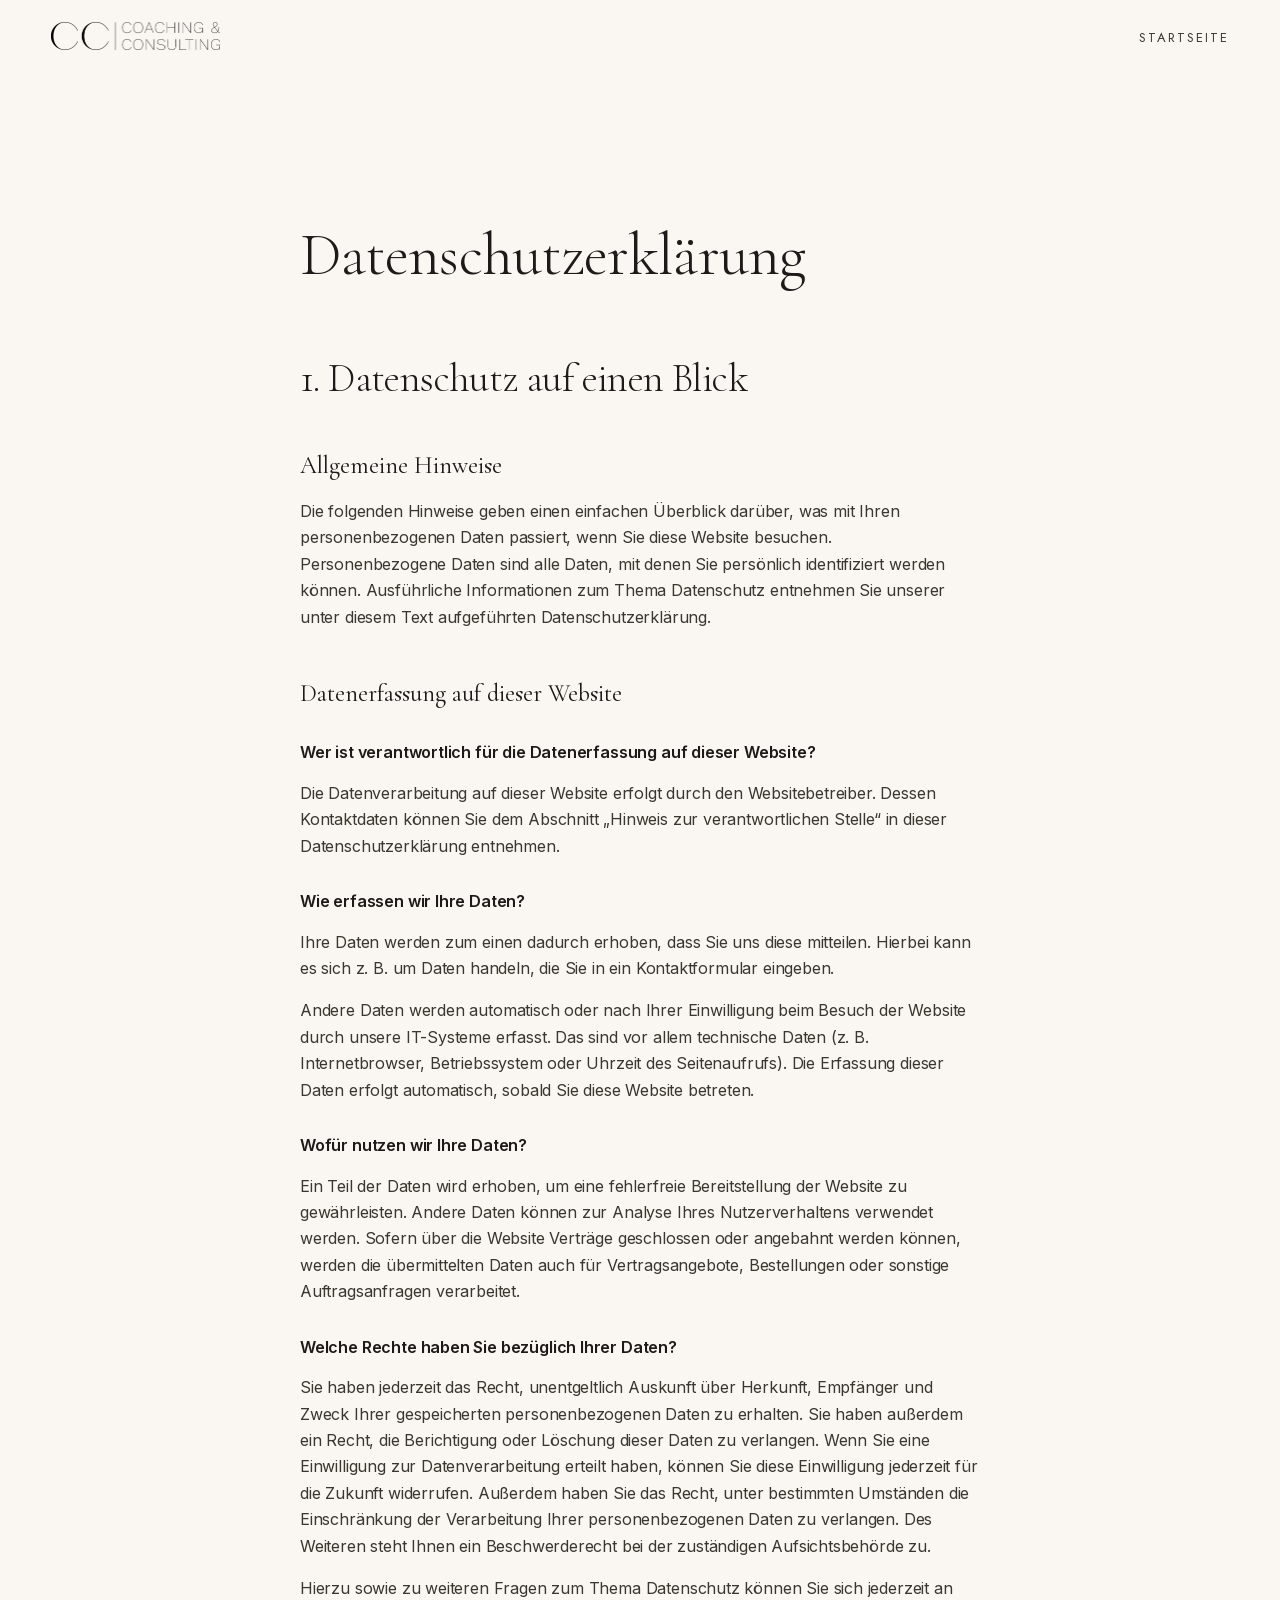
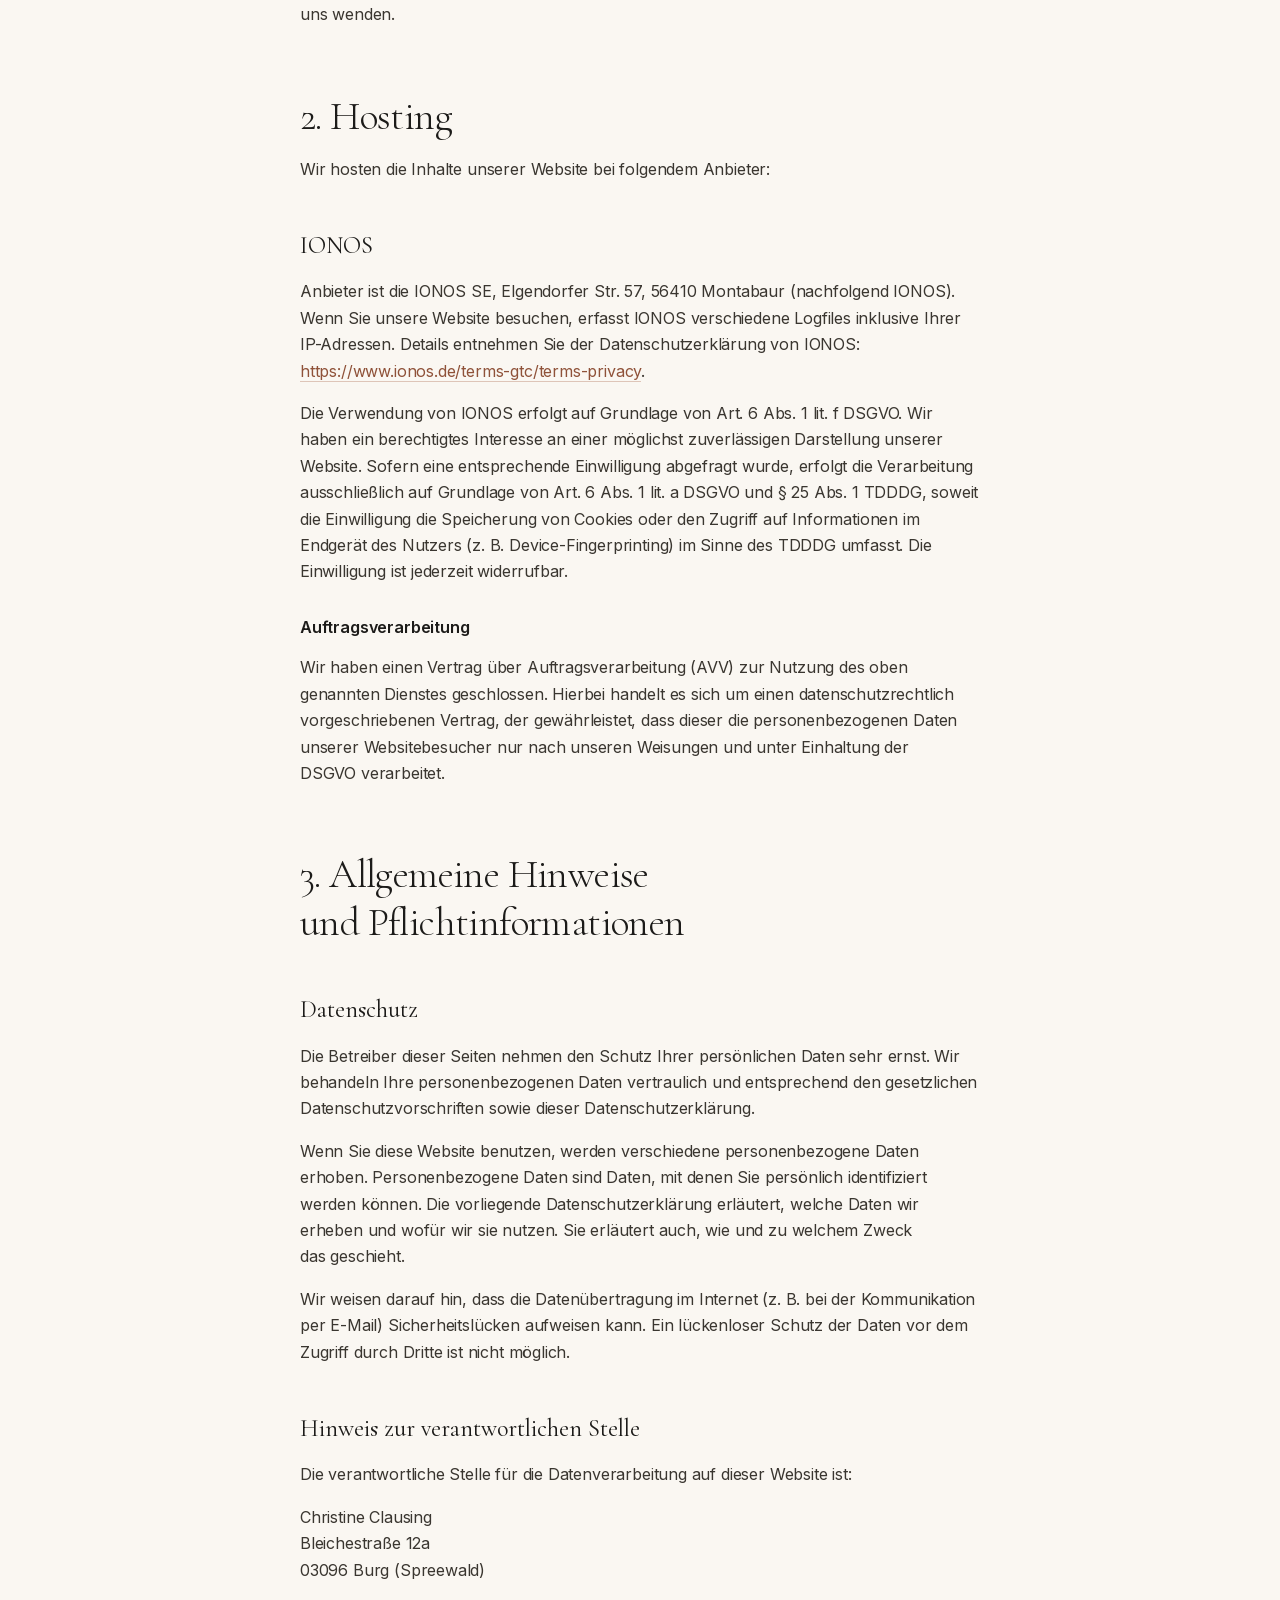
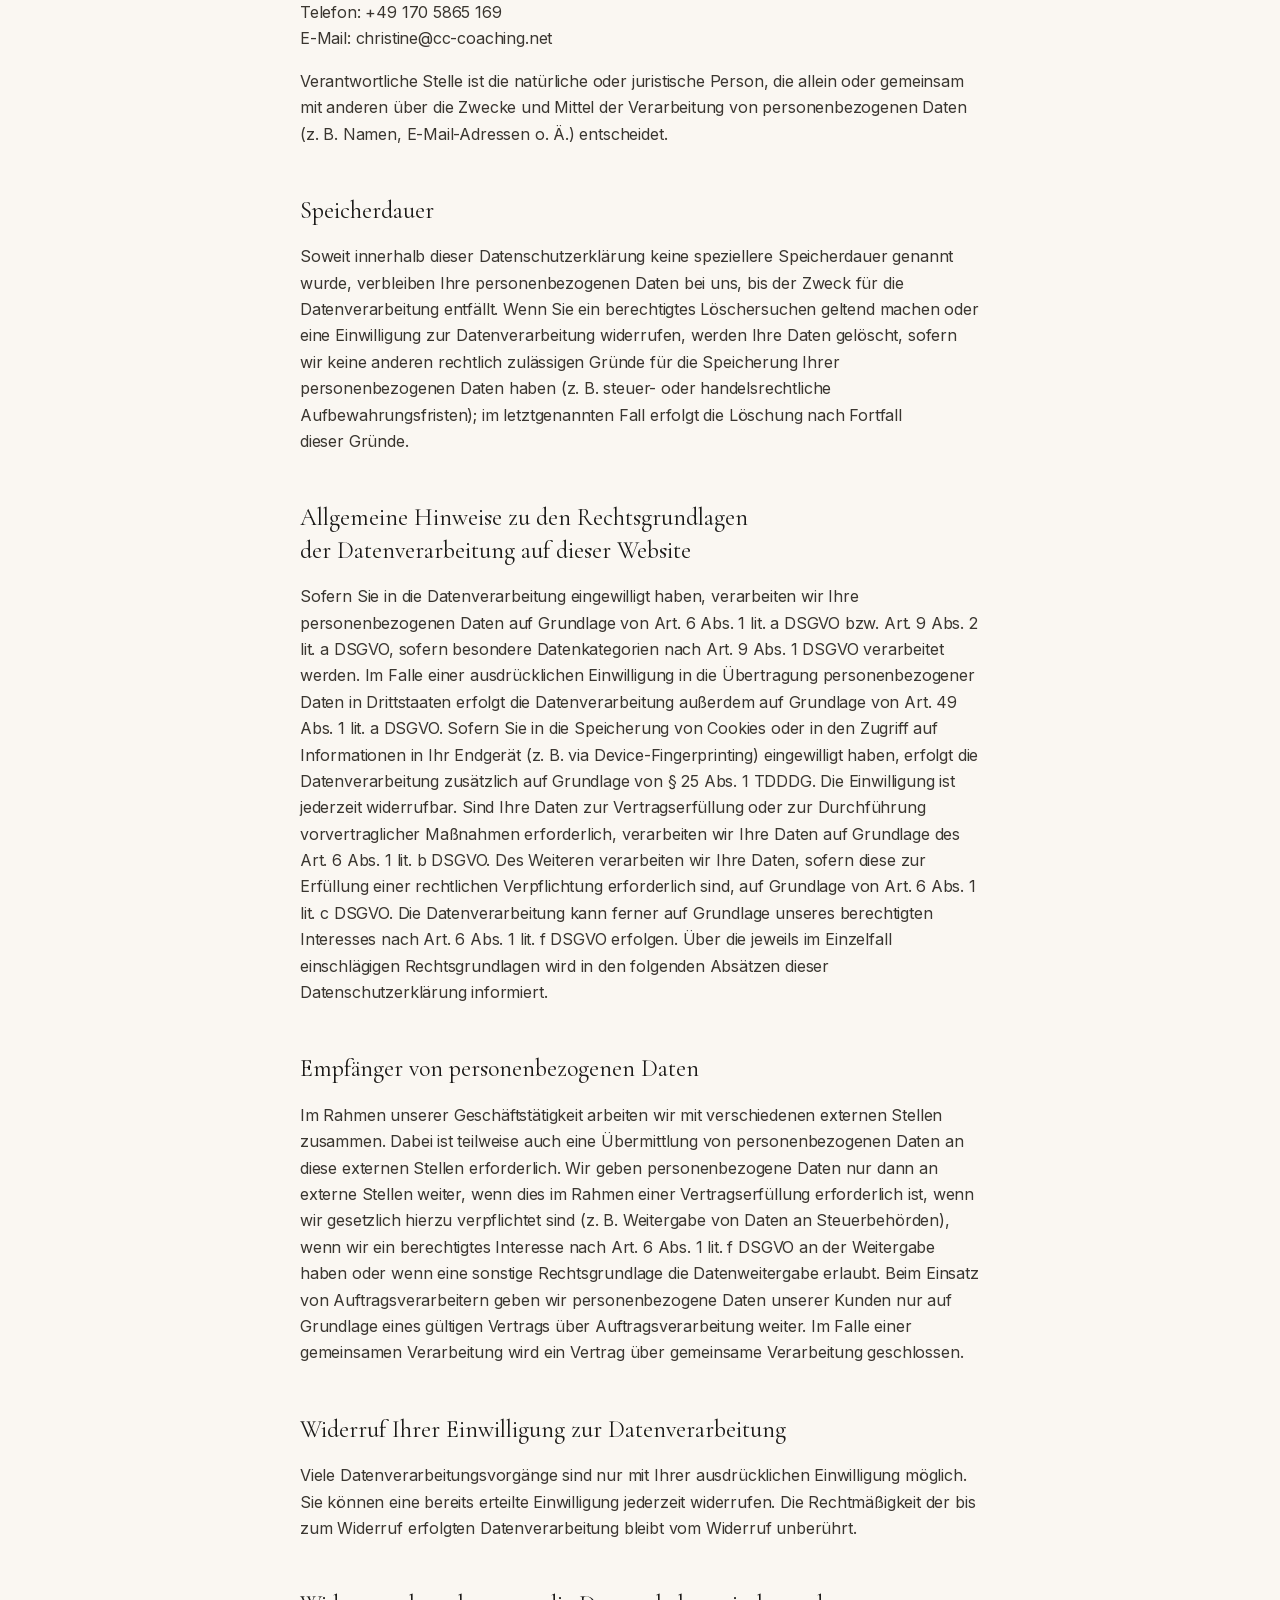
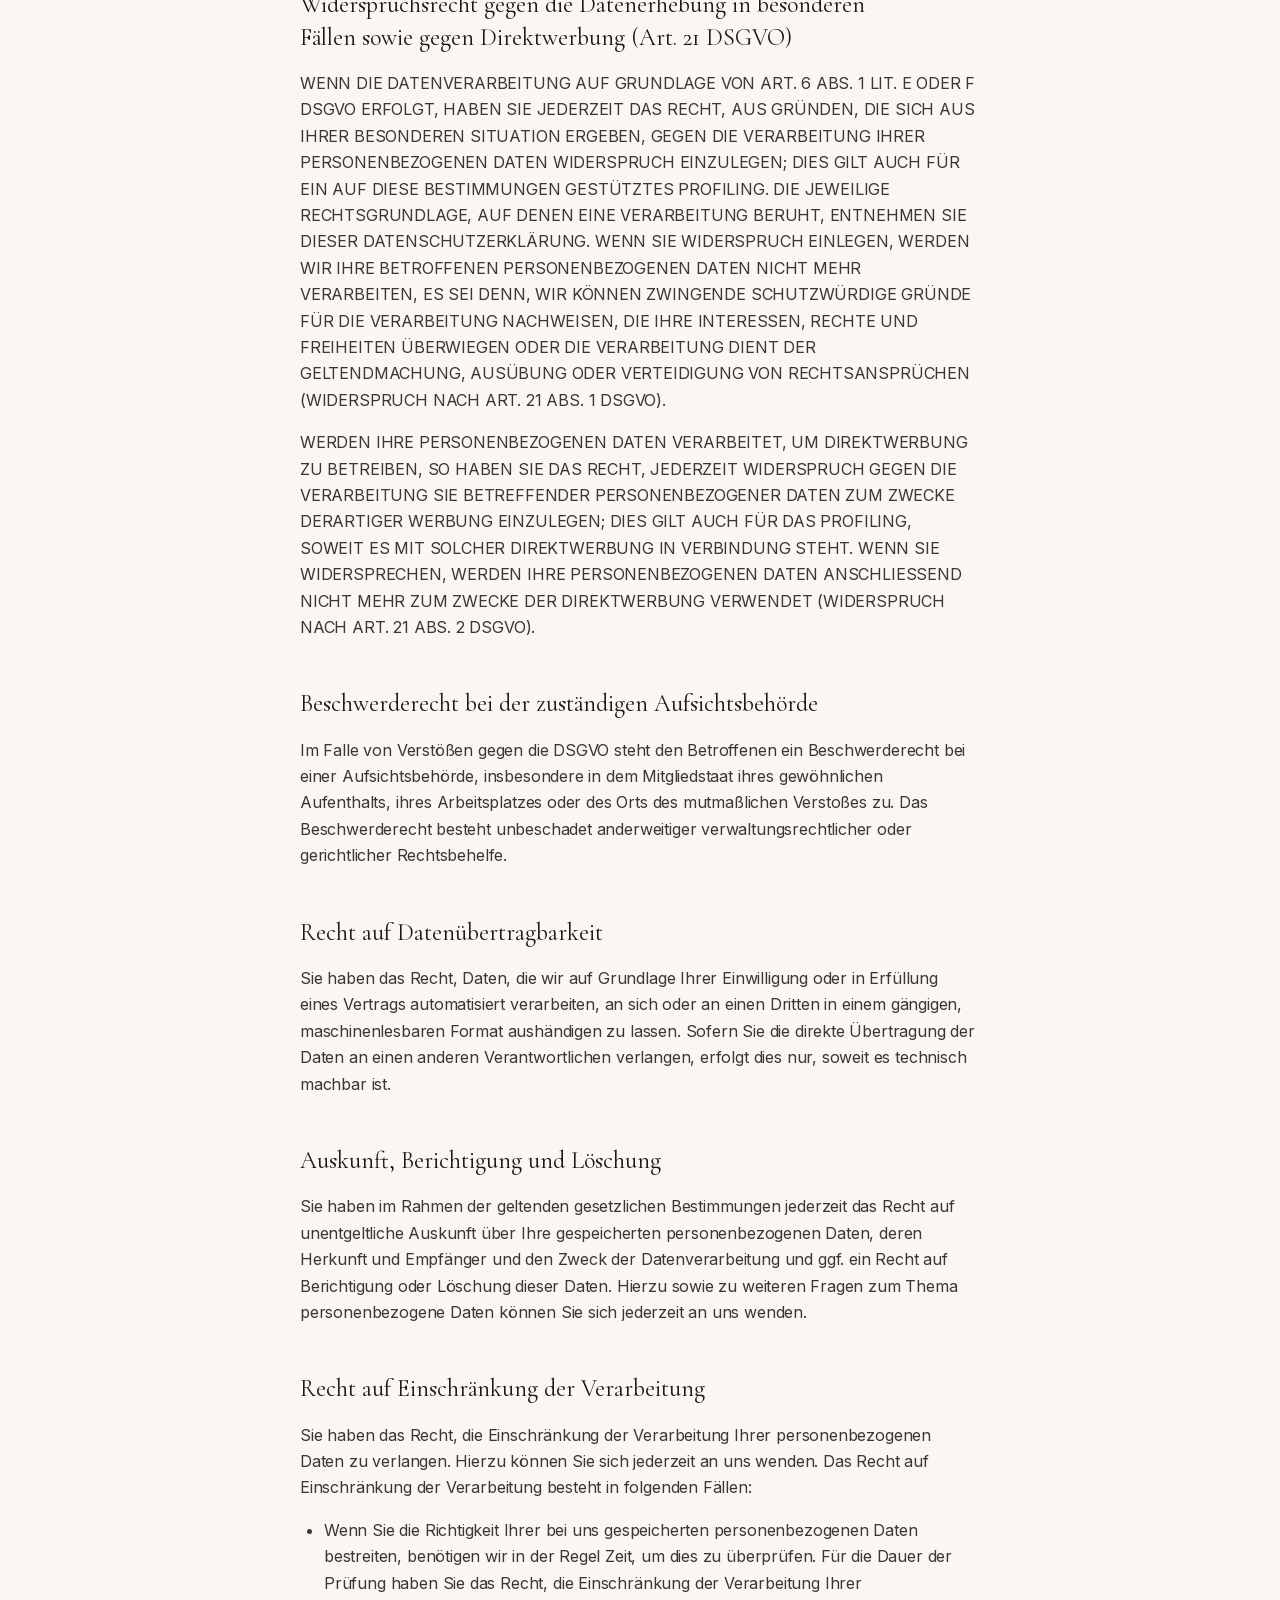
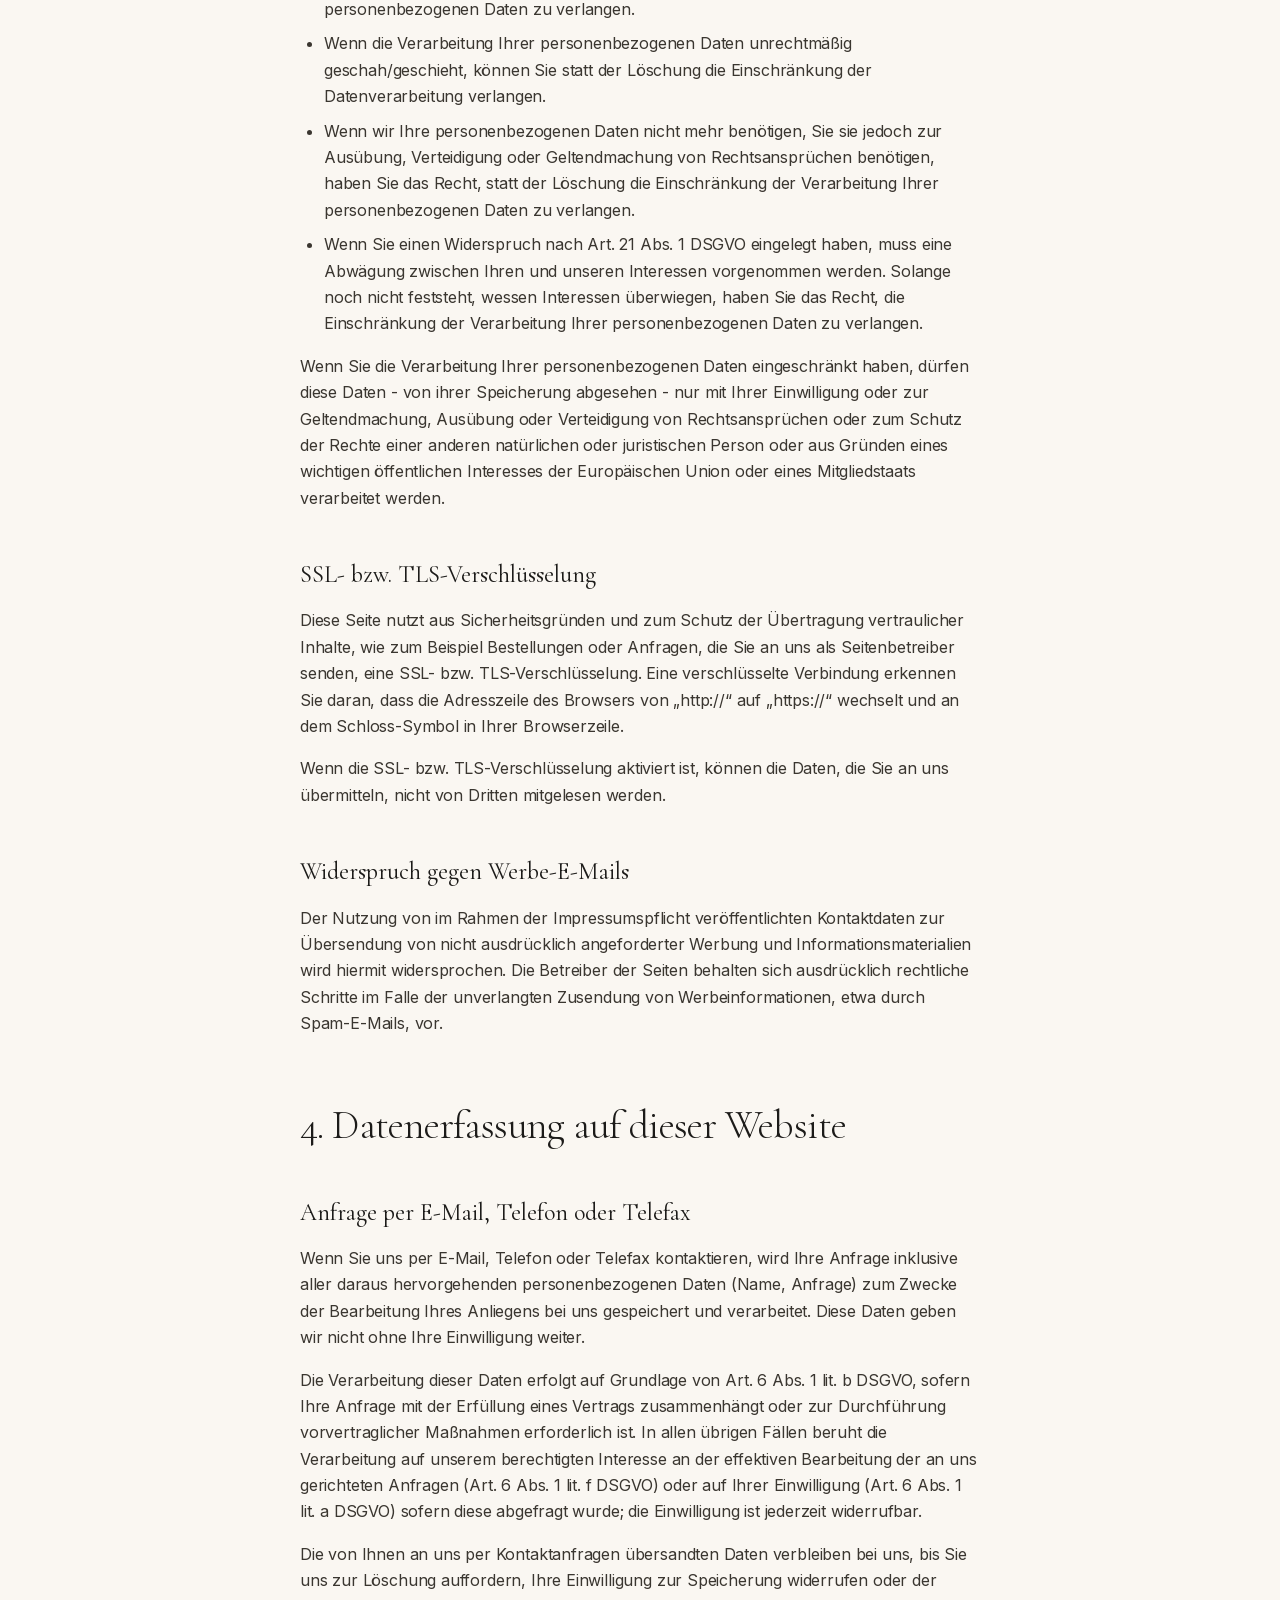
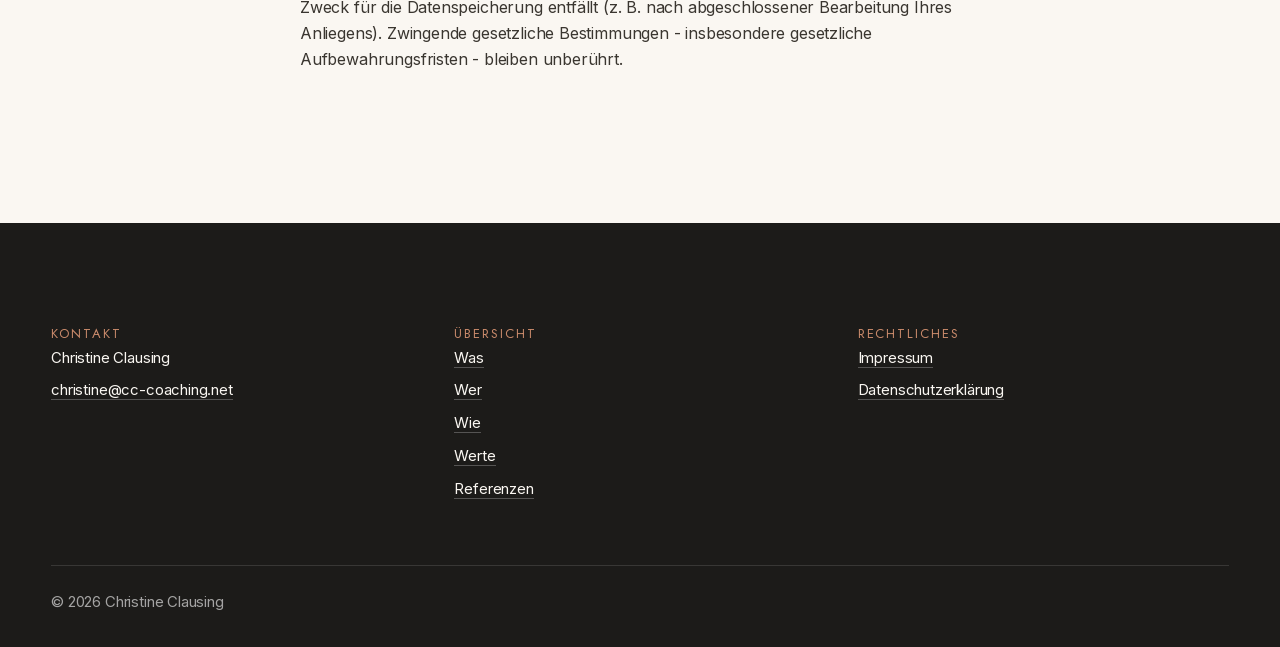
==== commit cfbaa719: "Sharpen logo and favicons, fix phone number spacing - Header logo regenerated from the V03 artwork a" ====
--- a/datenschutz.html
+++ b/datenschutz.html
@@ -27,7 +27,7 @@
     <a class="logo" href="index.html" aria-label="CC Coaching &amp; Consulting">
       <picture>
         <source srcset="assets/img/logo.webp" type="image/webp">
-        <img src="assets/img/logo.png" alt="CC Coaching &amp; Consulting" width="308" height="51">
+        <img src="assets/img/logo.png" alt="CC Coaching &amp; Consulting" width="677" height="112">
       </picture>
     </a>
     <nav class="nav" aria-label="Hauptnavigation">
@@ -57,7 +57,7 @@
 Bleichestra&szlig;e 12a<br />
 03096 Burg (Spreewald)</p>
 
-<p>Telefon: +49 170 58 65 169<br />
+<p>Telefon: +49 170 5865 169<br />
 E-Mail: christine@cc-coaching.net</p>
  <p>Verantwortliche Stelle ist die nat&uuml;rliche oder juristische Person, die allein oder gemeinsam mit anderen &uuml;ber die Zwecke und Mittel der Verarbeitung von personenbezogenen Daten (z.&nbsp;B. Namen, E-Mail-Adressen o. &Auml;.) entscheidet.</p>
 
--- a/styles/tokens.css
+++ b/styles/tokens.css
@@ -179,7 +179,7 @@
                             screen, so the next band never shows beneath it.
                             svh, not vh: mobile browser bars must not push
                             it taller than what is actually visible. */
-  --logo-h:    1.75rem;   /* capped for the interim raster logo (308x51).
+  --logo-h:    1.75rem;   /* raster logo, 677x112 = 4x this height (V03).
                             Once assets/logo.svg lands this can grow freely. */
 
 
